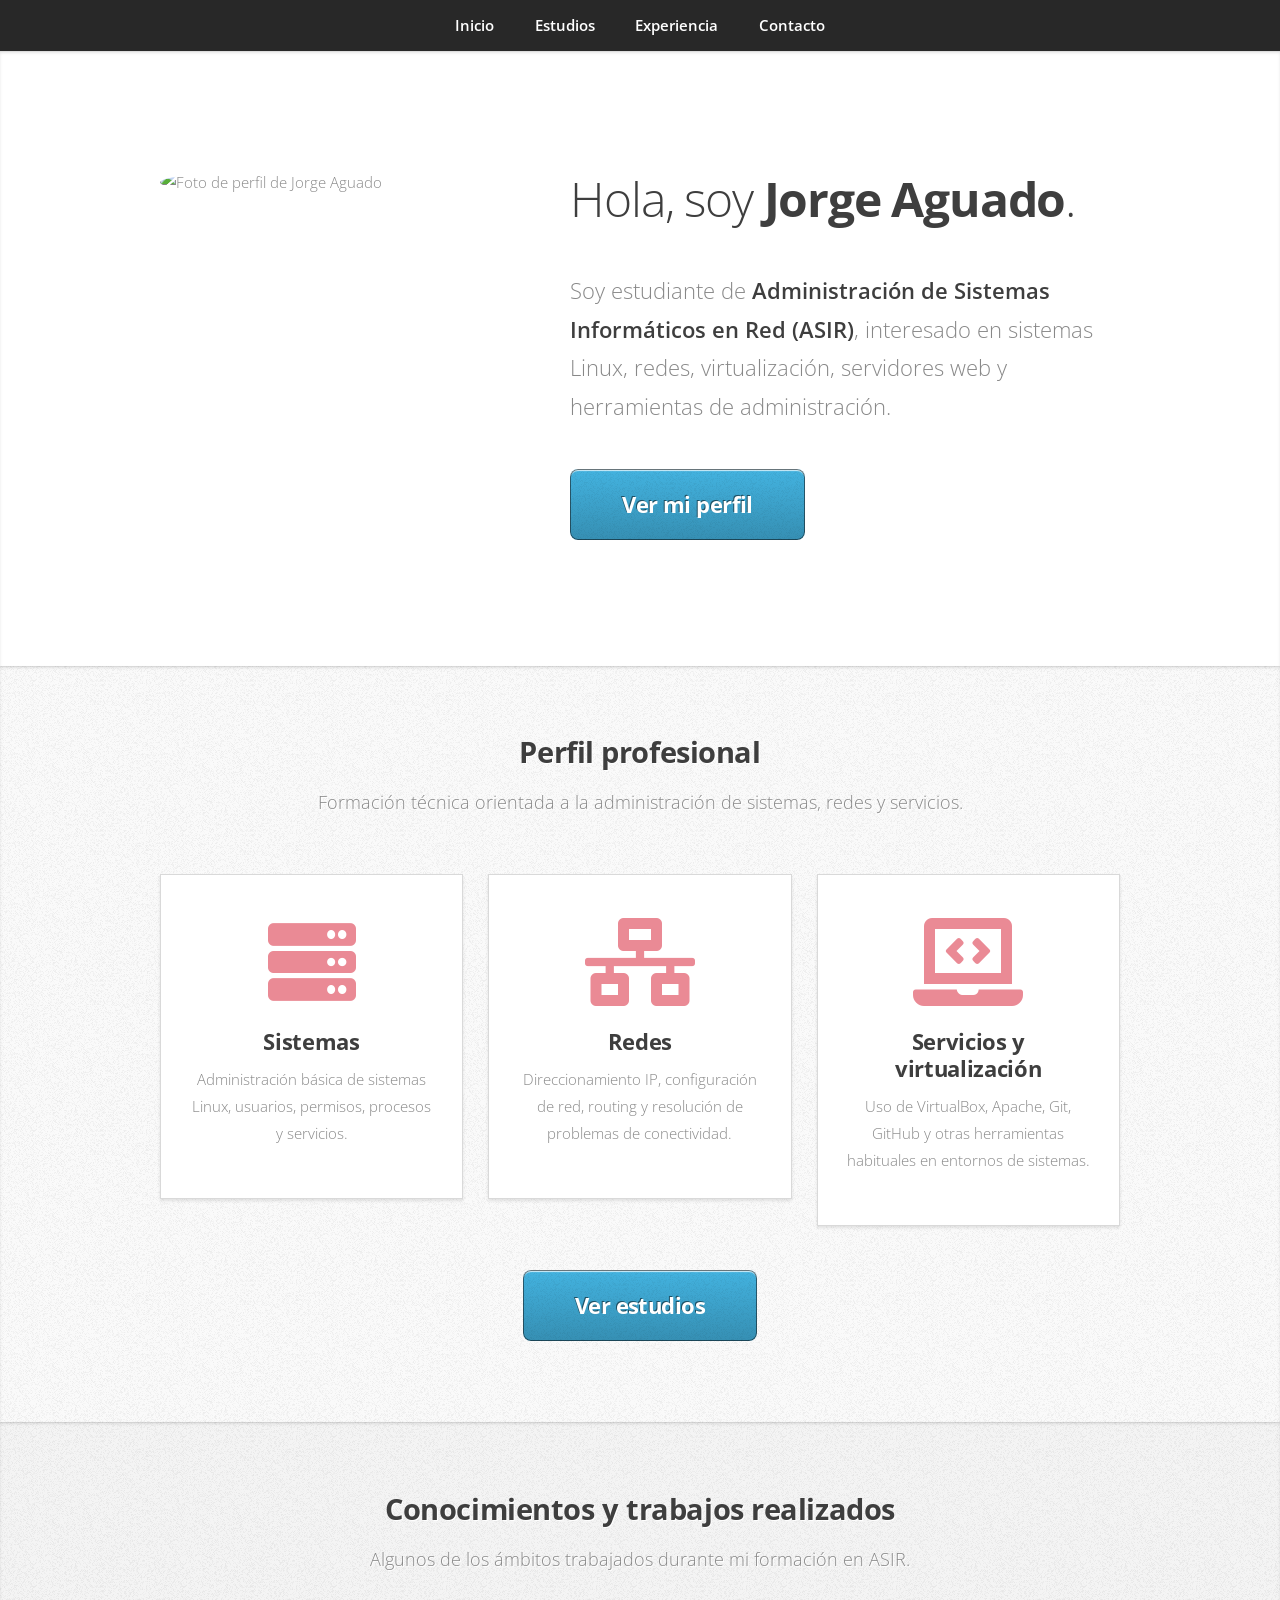
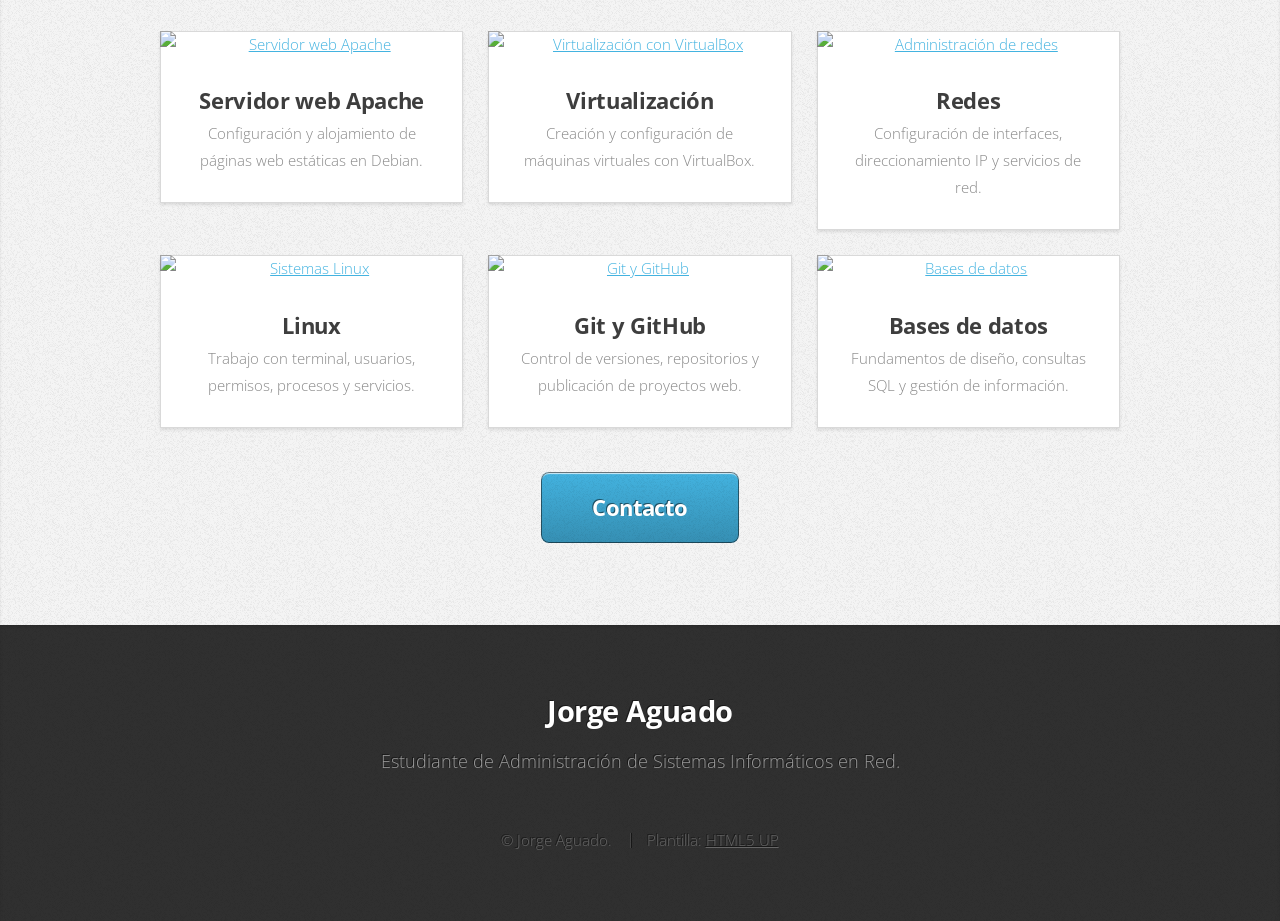
==== cv/index.html @ 25a669f3 "Add files via upload CV y portfolio" ====
<!DOCTYPE HTML>
<html lang="es">
<head>
    <title>CV - Jorge Aguado</title>
    <meta charset="utf-8" />
    <meta name="viewport" content="width=device-width, initial-scale=1, user-scalable=no" />
    <link rel="stylesheet" href="assets/css/main.css" />
</head>
<body class="is-preload">

    <!-- Nav -->
    <nav id="nav">
        <ul class="container">
            <li><a href="index.html">Inicio</a></li>
            <li><a href="estudios.html">Estudios</a></li>
            <li><a href="experiencia.html">Experiencia</a></li>
            <li><a href="contacto.html">Contacto</a></li>
        </ul>
    </nav>

    <!-- Home -->
    <article id="top" class="wrapper style1">
        <div class="container">
            <div class="row">
                <div class="col-4 col-5-large col-12-medium">
                    <span class="image fit"><img src="images/pic00.jpg" alt="Foto de perfil de Jorge Aguado" /></span>
                </div>
                <div class="col-8 col-7-large col-12-medium">
                    <header>
                        <h1>Hola, soy <strong>Jorge Aguado</strong>.</h1>
                    </header>
                    <p>Soy estudiante de <strong>Administración de Sistemas Informáticos en Red (ASIR)</strong>, interesado en sistemas Linux, redes, virtualización, servidores web y herramientas de administración.</p>
                    <a href="#perfil" class="button large scrolly">Ver mi perfil</a>
                </div>
            </div>
        </div>
    </article>

    <!-- Perfil -->
    <article id="perfil" class="wrapper style2">
        <div class="container">
            <header>
                <h2>Perfil profesional</h2>
                <p>Formación técnica orientada a la administración de sistemas, redes y servicios.</p>
            </header>
            <div class="row aln-center">
                <div class="col-4 col-6-medium col-12-small">
                    <section class="box style1">
                        <span class="icon solid featured fa-server"></span>
                        <h3>Sistemas</h3>
                        <p>Administración básica de sistemas Linux, usuarios, permisos, procesos y servicios.</p>
                    </section>
                </div>
                <div class="col-4 col-6-medium col-12-small">
                    <section class="box style1">
                        <span class="icon solid featured fa-network-wired"></span>
                        <h3>Redes</h3>
                        <p>Direccionamiento IP, configuración de red, routing y resolución de problemas de conectividad.</p>
                    </section>
                </div>
                <div class="col-4 col-6-medium col-12-small">
                    <section class="box style1">
                        <span class="icon solid featured fa-laptop-code"></span>
                        <h3>Servicios y virtualización</h3>
                        <p>Uso de VirtualBox, Apache, Git, GitHub y otras herramientas habituales en entornos de sistemas.</p>
                    </section>
                </div>
            </div>
            <footer>
                <a href="estudios.html" class="button large">Ver estudios</a>
            </footer>
        </div>
    </article>

    <!-- Conocimientos / proyectos -->
    <article id="conocimientos" class="wrapper style3">
        <div class="container">
            <header>
                <h2>Conocimientos y trabajos realizados</h2>
                <p>Algunos de los ámbitos trabajados durante mi formación en ASIR.</p>
            </header>
            <div class="row">
                <div class="col-4 col-6-medium col-12-small">
                    <article class="box style2">
                        <a href="experiencia.html" class="image featured"><img src="images/pic01.jpg" alt="Servidor web Apache" /></a>
                        <h3><a href="experiencia.html">Servidor web Apache</a></h3>
                        <p>Configuración y alojamiento de páginas web estáticas en Debian.</p>
                    </article>
                </div>
                <div class="col-4 col-6-medium col-12-small">
                    <article class="box style2">
                        <a href="experiencia.html" class="image featured"><img src="images/pic02.jpg" alt="Virtualización con VirtualBox" /></a>
                        <h3><a href="experiencia.html">Virtualización</a></h3>
                        <p>Creación y configuración de máquinas virtuales con VirtualBox.</p>
                    </article>
                </div>
                <div class="col-4 col-6-medium col-12-small">
                    <article class="box style2">
                        <a href="experiencia.html" class="image featured"><img src="images/pic03.jpg" alt="Administración de redes" /></a>
                        <h3><a href="experiencia.html">Redes</a></h3>
                        <p>Configuración de interfaces, direccionamiento IP y servicios de red.</p>
                    </article>
                </div>
                <div class="col-4 col-6-medium col-12-small">
                    <article class="box style2">
                        <a href="experiencia.html" class="image featured"><img src="images/pic04.jpg" alt="Sistemas Linux" /></a>
                        <h3><a href="experiencia.html">Linux</a></h3>
                        <p>Trabajo con terminal, usuarios, permisos, procesos y servicios.</p>
                    </article>
                </div>
                <div class="col-4 col-6-medium col-12-small">
                    <article class="box style2">
                        <a href="experiencia.html" class="image featured"><img src="images/pic05.jpg" alt="Git y GitHub" /></a>
                        <h3><a href="experiencia.html">Git y GitHub</a></h3>
                        <p>Control de versiones, repositorios y publicación de proyectos web.</p>
                    </article>
                </div>
                <div class="col-4 col-6-medium col-12-small">
                    <article class="box style2">
                        <a href="experiencia.html" class="image featured"><img src="images/pic06.jpg" alt="Bases de datos" /></a>
                        <h3><a href="experiencia.html">Bases de datos</a></h3>
                        <p>Fundamentos de diseño, consultas SQL y gestión de información.</p>
                    </article>
                </div>
            </div>
            <footer>
                <a href="contacto.html" class="button large">Contacto</a>
            </footer>
        </div>
    </article>

    <!-- Footer -->
    <article id="footer" class="wrapper style4">
        <div class="container medium">
            <header>
                <h2>Jorge Aguado</h2>
                <p>Estudiante de Administración de Sistemas Informáticos en Red.</p>
            </header>
            <footer>
                <ul id="copyright">
                    <li>&copy; Jorge Aguado.</li>
                    <li>Plantilla: <a href="https://html5up.net">HTML5 UP</a></li>
                </ul>
            </footer>
        </div>
    </article>

    <!-- Scripts -->
    <script src="assets/js/jquery.min.js"></script>
    <script src="assets/js/jquery.scrolly.min.js"></script>
    <script src="assets/js/browser.min.js"></script>
    <script src="assets/js/breakpoints.min.js"></script>
    <script src="assets/js/util.js"></script>
    <script src="assets/js/main.js"></script>

</body>
</html>
---- cv/assets/css/main.css ----
@import url("https://fonts.googleapis.com/css?family=Open+Sans:300,300italic,600,600italic,700");
@import url("fontawesome-all.min.css");

/*
	Miniport by HTML5 UP
	html5up.net | @ajlkn
	Free for personal and commercial use under the CCA 3.0 license (html5up.net/license)
*/

html, body, div, span, applet, object,
iframe, h1, h2, h3, h4, h5, h6, p, blockquote,
pre, a, abbr, acronym, address, big, cite,
code, del, dfn, em, img, ins, kbd, q, s, samp,
small, strike, strong, sub, sup, tt, var, b,
u, i, center, dl, dt, dd, ol, ul, li, fieldset,
form, label, legend, table, caption, tbody,
tfoot, thead, tr, th, td, article, aside,
canvas, details, embed, figure, figcaption,
footer, header, hgroup, menu, nav, output, ruby,
section, summary, time, mark, audio, video {
	margin: 0;
	padding: 0;
	border: 0;
	font-size: 100%;
	font: inherit;
	vertical-align: baseline;}

article, aside, details, figcaption, figure,
footer, header, hgroup, menu, nav, section {
	display: block;}

body {
	line-height: 1;
}

ol, ul {
	list-style: none;
}

blockquote, q {
	quotes: none;
}

	blockquote:before, blockquote:after, q:before, q:after {
		content: '';
		content: none;
	}

table {
	border-collapse: collapse;
	border-spacing: 0;
}

body {
	-webkit-text-size-adjust: none;
}

mark {
	background-color: transparent;
	color: inherit;
}

input::-moz-focus-inner {
	border: 0;
	padding: 0;
}

input, select, textarea {
	-moz-appearance: none;
	-webkit-appearance: none;
	-ms-appearance: none;
	appearance: none;
}

/* Basic */

	html {
		box-sizing: border-box;
	}

	*, *:before, *:after {
		box-sizing: inherit;
	}

	body {
		padding-top: 3.5em;
	}

		body.is-preload *, body.is-preload *:before, body.is-preload *:after {
			-moz-animation: none !important;
			-webkit-animation: none !important;
			-ms-animation: none !important;
			animation: none !important;
			-moz-transition: none !important;
			-webkit-transition: none !important;
			-ms-transition: none !important;
			transition: none !important;
		}

	body, input, textarea, select {
		font-family: 'Open Sans', sans-serif;
		line-height: 1.85em;
		color: #888;
		font-weight: 300;
		font-size: 13pt;
	}

	a {
		-moz-transition: color .2s ease-in-out;
		-webkit-transition: color .2s ease-in-out;
		-ms-transition: color .2s ease-in-out;
		transition: color .2s ease-in-out;
		color: #43B3E0;
		text-decoration: underline;
	}

		a:hover {
			color: #43bff0 !important;
		}

		a img {
			border: 0;
		}

	b, strong {
		font-weight: 600;
		color: #3e3e3e;
	}

	i, em {
		font-style: italic;
	}

	sub {
		position: relative;
		top: 0.5em;
		font-size: 0.8em;
	}

	sup {
		position: relative;
		top: -0.5em;
		font-size: 0.8em;
	}

	blockquote {
		border-left: solid 0.75em #eee;
		padding: 1em 0 1em 1.5em;
		font-style: italic;
	}

	h1, h2, h3, h4, h5, h6 {
		color: #3e3e3e;
		margin: 0 0 0.75em 0;
	}

	h1 a, h2 a, h3 a, h4 a, h5 a, h6 a {
		text-decoration: none;
		color: inherit;
	}

	h2, h3, h4, h5, h6 {
		font-weight: 700;
	}

	h1 {
		font-size: 3.25em;
		letter-spacing: -0.025em;
		font-weight: 300;
	}

		h1 strong {
			font-weight: 700;
		}

	h2 {
		font-size: 2em;
		letter-spacing: -0.015em;
	}

	h3 {
		font-size: 1.5em;
		letter-spacing: -0.015em;
	}

	em, i {
		font-style: italic;
	}

	br.clear {
		clear: both;
	}

	hr {
		border: 0;
		border-top: solid 1px #444;
		border-top-color: rgba(0, 0, 0, 0.35);
		box-shadow: 0px 1px 0px 0px rgba(255, 255, 255, 0.1);
		height: 1px;
		margin: 3em 0;
	}

	p, ul, ol, dl, table {
		margin-bottom: 2em;
	}

	header {
		margin: 0 0 3em 0;
	}

		header > p {
			font-size: 1.25em;
			margin: 0;
		}

	footer {
		margin: 3em 0 0 0;
	}

		footer > p {
			font-size: 1.25em;
		}

/* Container */

	.container {
		margin: 0 auto;
		max-width: calc(100% - 50px);
		width: 1200px;
	}

		.container.medium {
			width: 900px;
		}

		@media screen and (max-width: 1680px) {

			.container {
				width: 1200px;
			}

				.container.medium {
					width: 900px;
				}

		}

		@media screen and (max-width: 1280px) {

			.container {
				width: 960px;
			}

				.container.medium {
					width: 720px;
				}

		}

		@media screen and (max-width: 980px) {

			.container {
				width: 100%;
			}

				.container.medium {
					width: 75%;
				}

		}

		@media screen and (max-width: 736px) {

			.container {
				width: 100%;
				max-width: calc(100% - 30px);
			}

				.container.medium {
					width: 100%;
				}

		}

/* Row */

	.row {
		display: flex;
		flex-wrap: wrap;
		box-sizing: border-box;
		align-items: stretch;
	}

		.row > * {
			box-sizing: border-box;
		}

		.row.gtr-uniform > * > :last-child {
			margin-bottom: 0;
		}

		.row.aln-left {
			justify-content: flex-start;
		}

		.row.aln-center {
			justify-content: center;
		}

		.row.aln-right {
			justify-content: flex-end;
		}

		.row.aln-top {
			align-items: flex-start;
		}

		.row.aln-middle {
			align-items: center;
		}

		.row.aln-bottom {
			align-items: flex-end;
		}

		.row > .imp {
			order: -1;
		}

		.row > .col-1 {
			width: 8.33333%;
		}

		.row > .off-1 {
			margin-left: 8.33333%;
		}

		.row > .col-2 {
			width: 16.66667%;
		}

		.row > .off-2 {
			margin-left: 16.66667%;
		}

		.row > .col-3 {
			width: 25%;
		}

		.row > .off-3 {
			margin-left: 25%;
		}

		.row > .col-4 {
			width: 33.33333%;
		}

		.row > .off-4 {
			margin-left: 33.33333%;
		}

		.row > .col-5 {
			width: 41.66667%;
		}

		.row > .off-5 {
			margin-left: 41.66667%;
		}

		.row > .col-6 {
			width: 50%;
		}

		.row > .off-6 {
			margin-left: 50%;
		}

		.row > .col-7 {
			width: 58.33333%;
		}

		.row > .off-7 {
			margin-left: 58.33333%;
		}

		.row > .col-8 {
			width: 66.66667%;
		}

		.row > .off-8 {
			margin-left: 66.66667%;
		}

		.row > .col-9 {
			width: 75%;
		}

		.row > .off-9 {
			margin-left: 75%;
		}

		.row > .col-10 {
			width: 83.33333%;
		}

		.row > .off-10 {
			margin-left: 83.33333%;
		}

		.row > .col-11 {
			width: 91.66667%;
		}

		.row > .off-11 {
			margin-left: 91.66667%;
		}

		.row > .col-12 {
			width: 100%;
		}

		.row > .off-12 {
			margin-left: 100%;
		}

		.row.gtr-0 {
			margin-top: 0px;
			margin-left: 0px;
		}

			.row.gtr-0 > * {
				padding: 0px 0 0 0px;
			}

			.row.gtr-0.gtr-uniform {
				margin-top: 0px;
			}

				.row.gtr-0.gtr-uniform > * {
					padding-top: 0px;
				}

		.row.gtr-25 {
			margin-top: -6.25px;
			margin-left: -6.25px;
		}

			.row.gtr-25 > * {
				padding: 6.25px 0 0 6.25px;
			}

			.row.gtr-25.gtr-uniform {
				margin-top: -6.25px;
			}

				.row.gtr-25.gtr-uniform > * {
					padding-top: 6.25px;
				}

		.row.gtr-50 {
			margin-top: -12.5px;
			margin-left: -12.5px;
		}

			.row.gtr-50 > * {
				padding: 12.5px 0 0 12.5px;
			}

			.row.gtr-50.gtr-uniform {
				margin-top: -12.5px;
			}

				.row.gtr-50.gtr-uniform > * {
					padding-top: 12.5px;
				}

		.row {
			margin-top: -25px;
			margin-left: -25px;
		}

			.row > * {
				padding: 25px 0 0 25px;
			}

			.row.gtr-uniform {
				margin-top: -25px;
			}

				.row.gtr-uniform > * {
					padding-top: 25px;
				}

		.row.gtr-150 {
			margin-top: -37.5px;
			margin-left: -37.5px;
		}

			.row.gtr-150 > * {
				padding: 37.5px 0 0 37.5px;
			}

			.row.gtr-150.gtr-uniform {
				margin-top: -37.5px;
			}

				.row.gtr-150.gtr-uniform > * {
					padding-top: 37.5px;
				}

		.row.gtr-200 {
			margin-top: -50px;
			margin-left: -50px;
		}

			.row.gtr-200 > * {
				padding: 50px 0 0 50px;
			}

			.row.gtr-200.gtr-uniform {
				margin-top: -50px;
			}

				.row.gtr-200.gtr-uniform > * {
					padding-top: 50px;
				}

		@media screen and (max-width: 1680px) {

			.row {
				display: flex;
				flex-wrap: wrap;
				box-sizing: border-box;
				align-items: stretch;
			}

				.row > * {
					box-sizing: border-box;
				}

				.row.gtr-uniform > * > :last-child {
					margin-bottom: 0;
				}

				.row.aln-left {
					justify-content: flex-start;
				}

				.row.aln-center {
					justify-content: center;
				}

				.row.aln-right {
					justify-content: flex-end;
				}

				.row.aln-top {
					align-items: flex-start;
				}

				.row.aln-middle {
					align-items: center;
				}

				.row.aln-bottom {
					align-items: flex-end;
				}

				.row > .imp-xlarge {
					order: -1;
				}

				.row > .col-1-xlarge {
					width: 8.33333%;
				}

				.row > .off-1-xlarge {
					margin-left: 8.33333%;
				}

				.row > .col-2-xlarge {
					width: 16.66667%;
				}

				.row > .off-2-xlarge {
					margin-left: 16.66667%;
				}

				.row > .col-3-xlarge {
					width: 25%;
				}

				.row > .off-3-xlarge {
					margin-left: 25%;
				}

				.row > .col-4-xlarge {
					width: 33.33333%;
				}

				.row > .off-4-xlarge {
					margin-left: 33.33333%;
				}

				.row > .col-5-xlarge {
					width: 41.66667%;
				}

				.row > .off-5-xlarge {
					margin-left: 41.66667%;
				}

				.row > .col-6-xlarge {
					width: 50%;
				}

				.row > .off-6-xlarge {
					margin-left: 50%;
				}

				.row > .col-7-xlarge {
					width: 58.33333%;
				}

				.row > .off-7-xlarge {
					margin-left: 58.33333%;
				}

				.row > .col-8-xlarge {
					width: 66.66667%;
				}

				.row > .off-8-xlarge {
					margin-left: 66.66667%;
				}

				.row > .col-9-xlarge {
					width: 75%;
				}

				.row > .off-9-xlarge {
					margin-left: 75%;
				}

				.row > .col-10-xlarge {
					width: 83.33333%;
				}

				.row > .off-10-xlarge {
					margin-left: 83.33333%;
				}

				.row > .col-11-xlarge {
					width: 91.66667%;
				}

				.row > .off-11-xlarge {
					margin-left: 91.66667%;
				}

				.row > .col-12-xlarge {
					width: 100%;
				}

				.row > .off-12-xlarge {
					margin-left: 100%;
				}

				.row.gtr-0 {
					margin-top: 0px;
					margin-left: 0px;
				}

					.row.gtr-0 > * {
						padding: 0px 0 0 0px;
					}

					.row.gtr-0.gtr-uniform {
						margin-top: 0px;
					}

						.row.gtr-0.gtr-uniform > * {
							padding-top: 0px;
						}

				.row.gtr-25 {
					margin-top: -6.25px;
					margin-left: -6.25px;
				}

					.row.gtr-25 > * {
						padding: 6.25px 0 0 6.25px;
					}

					.row.gtr-25.gtr-uniform {
						margin-top: -6.25px;
					}

						.row.gtr-25.gtr-uniform > * {
							padding-top: 6.25px;
						}

				.row.gtr-50 {
					margin-top: -12.5px;
					margin-left: -12.5px;
				}

					.row.gtr-50 > * {
						padding: 12.5px 0 0 12.5px;
					}

					.row.gtr-50.gtr-uniform {
						margin-top: -12.5px;
					}

						.row.gtr-50.gtr-uniform > * {
							padding-top: 12.5px;
						}

				.row {
					margin-top: -25px;
					margin-left: -25px;
				}

					.row > * {
						padding: 25px 0 0 25px;
					}

					.row.gtr-uniform {
						margin-top: -25px;
					}

						.row.gtr-uniform > * {
							padding-top: 25px;
						}

				.row.gtr-150 {
					margin-top: -37.5px;
					margin-left: -37.5px;
				}

					.row.gtr-150 > * {
						padding: 37.5px 0 0 37.5px;
					}

					.row.gtr-150.gtr-uniform {
						margin-top: -37.5px;
					}

						.row.gtr-150.gtr-uniform > * {
							padding-top: 37.5px;
						}

				.row.gtr-200 {
					margin-top: -50px;
					margin-left: -50px;
				}

					.row.gtr-200 > * {
						padding: 50px 0 0 50px;
					}

					.row.gtr-200.gtr-uniform {
						margin-top: -50px;
					}

						.row.gtr-200.gtr-uniform > * {
							padding-top: 50px;
						}

		}

		@media screen and (max-width: 1280px) {

			.row {
				display: flex;
				flex-wrap: wrap;
				box-sizing: border-box;
				align-items: stretch;
			}

				.row > * {
					box-sizing: border-box;
				}

				.row.gtr-uniform > * > :last-child {
					margin-bottom: 0;
				}

				.row.aln-left {
					justify-content: flex-start;
				}

				.row.aln-center {
					justify-content: center;
				}

				.row.aln-right {
					justify-content: flex-end;
				}

				.row.aln-top {
					align-items: flex-start;
				}

				.row.aln-middle {
					align-items: center;
				}

				.row.aln-bottom {
					align-items: flex-end;
				}

				.row > .imp-large {
					order: -1;
				}

				.row > .col-1-large {
					width: 8.33333%;
				}

				.row > .off-1-large {
					margin-left: 8.33333%;
				}

				.row > .col-2-large {
					width: 16.66667%;
				}

				.row > .off-2-large {
					margin-left: 16.66667%;
				}

				.row > .col-3-large {
					width: 25%;
				}

				.row > .off-3-large {
					margin-left: 25%;
				}

				.row > .col-4-large {
					width: 33.33333%;
				}

				.row > .off-4-large {
					margin-left: 33.33333%;
				}

				.row > .col-5-large {
					width: 41.66667%;
				}

				.row > .off-5-large {
					margin-left: 41.66667%;
				}

				.row > .col-6-large {
					width: 50%;
				}

				.row > .off-6-large {
					margin-left: 50%;
				}

				.row > .col-7-large {
					width: 58.33333%;
				}

				.row > .off-7-large {
					margin-left: 58.33333%;
				}

				.row > .col-8-large {
					width: 66.66667%;
				}

				.row > .off-8-large {
					margin-left: 66.66667%;
				}

				.row > .col-9-large {
					width: 75%;
				}

				.row > .off-9-large {
					margin-left: 75%;
				}

				.row > .col-10-large {
					width: 83.33333%;
				}

				.row > .off-10-large {
					margin-left: 83.33333%;
				}

				.row > .col-11-large {
					width: 91.66667%;
				}

				.row > .off-11-large {
					margin-left: 91.66667%;
				}

				.row > .col-12-large {
					width: 100%;
				}

				.row > .off-12-large {
					margin-left: 100%;
				}

				.row.gtr-0 {
					margin-top: 0px;
					margin-left: 0px;
				}

					.row.gtr-0 > * {
						padding: 0px 0 0 0px;
					}

					.row.gtr-0.gtr-uniform {
						margin-top: 0px;
					}

						.row.gtr-0.gtr-uniform > * {
							padding-top: 0px;
						}

				.row.gtr-25 {
					margin-top: -6.25px;
					margin-left: -6.25px;
				}

					.row.gtr-25 > * {
						padding: 6.25px 0 0 6.25px;
					}

					.row.gtr-25.gtr-uniform {
						margin-top: -6.25px;
					}

						.row.gtr-25.gtr-uniform > * {
							padding-top: 6.25px;
						}

				.row.gtr-50 {
					margin-top: -12.5px;
					margin-left: -12.5px;
				}

					.row.gtr-50 > * {
						padding: 12.5px 0 0 12.5px;
					}

					.row.gtr-50.gtr-uniform {
						margin-top: -12.5px;
					}

						.row.gtr-50.gtr-uniform > * {
							padding-top: 12.5px;
						}

				.row {
					margin-top: -25px;
					margin-left: -25px;
				}

					.row > * {
						padding: 25px 0 0 25px;
					}

					.row.gtr-uniform {
						margin-top: -25px;
					}

						.row.gtr-uniform > * {
							padding-top: 25px;
						}

				.row.gtr-150 {
					margin-top: -37.5px;
					margin-left: -37.5px;
				}

					.row.gtr-150 > * {
						padding: 37.5px 0 0 37.5px;
					}

					.row.gtr-150.gtr-uniform {
						margin-top: -37.5px;
					}

						.row.gtr-150.gtr-uniform > * {
							padding-top: 37.5px;
						}

				.row.gtr-200 {
					margin-top: -50px;
					margin-left: -50px;
				}

					.row.gtr-200 > * {
						padding: 50px 0 0 50px;
					}

					.row.gtr-200.gtr-uniform {
						margin-top: -50px;
					}

						.row.gtr-200.gtr-uniform > * {
							padding-top: 50px;
						}

		}

		@media screen and (max-width: 980px) {

			.row {
				display: flex;
				flex-wrap: wrap;
				box-sizing: border-box;
				align-items: stretch;
			}

				.row > * {
					box-sizing: border-box;
				}

				.row.gtr-uniform > * > :last-child {
					margin-bottom: 0;
				}

				.row.aln-left {
					justify-content: flex-start;
				}

				.row.aln-center {
					justify-content: center;
				}

				.row.aln-right {
					justify-content: flex-end;
				}

				.row.aln-top {
					align-items: flex-start;
				}

				.row.aln-middle {
					align-items: center;
				}

				.row.aln-bottom {
					align-items: flex-end;
				}

				.row > .imp-medium {
					order: -1;
				}

				.row > .col-1-medium {
					width: 8.33333%;
				}

				.row > .off-1-medium {
					margin-left: 8.33333%;
				}

				.row > .col-2-medium {
					width: 16.66667%;
				}

				.row > .off-2-medium {
					margin-left: 16.66667%;
				}

				.row > .col-3-medium {
					width: 25%;
				}

				.row > .off-3-medium {
					margin-left: 25%;
				}

				.row > .col-4-medium {
					width: 33.33333%;
				}

				.row > .off-4-medium {
					margin-left: 33.33333%;
				}

				.row > .col-5-medium {
					width: 41.66667%;
				}

				.row > .off-5-medium {
					margin-left: 41.66667%;
				}

				.row > .col-6-medium {
					width: 50%;
				}

				.row > .off-6-medium {
					margin-left: 50%;
				}

				.row > .col-7-medium {
					width: 58.33333%;
				}

				.row > .off-7-medium {
					margin-left: 58.33333%;
				}

				.row > .col-8-medium {
					width: 66.66667%;
				}

				.row > .off-8-medium {
					margin-left: 66.66667%;
				}

				.row > .col-9-medium {
					width: 75%;
				}

				.row > .off-9-medium {
					margin-left: 75%;
				}

				.row > .col-10-medium {
					width: 83.33333%;
				}

				.row > .off-10-medium {
					margin-left: 83.33333%;
				}

				.row > .col-11-medium {
					width: 91.66667%;
				}

				.row > .off-11-medium {
					margin-left: 91.66667%;
				}

				.row > .col-12-medium {
					width: 100%;
				}

				.row > .off-12-medium {
					margin-left: 100%;
				}

				.row.gtr-0 {
					margin-top: 0px;
					margin-left: 0px;
				}

					.row.gtr-0 > * {
						padding: 0px 0 0 0px;
					}

					.row.gtr-0.gtr-uniform {
						margin-top: 0px;
					}

						.row.gtr-0.gtr-uniform > * {
							padding-top: 0px;
						}

				.row.gtr-25 {
					margin-top: -6.25px;
					margin-left: -6.25px;
				}

					.row.gtr-25 > * {
						padding: 6.25px 0 0 6.25px;
					}

					.row.gtr-25.gtr-uniform {
						margin-top: -6.25px;
					}

						.row.gtr-25.gtr-uniform > * {
							padding-top: 6.25px;
						}

				.row.gtr-50 {
					margin-top: -12.5px;
					margin-left: -12.5px;
				}

					.row.gtr-50 > * {
						padding: 12.5px 0 0 12.5px;
					}

					.row.gtr-50.gtr-uniform {
						margin-top: -12.5px;
					}

						.row.gtr-50.gtr-uniform > * {
							padding-top: 12.5px;
						}

				.row {
					margin-top: -25px;
					margin-left: -25px;
				}

					.row > * {
						padding: 25px 0 0 25px;
					}

					.row.gtr-uniform {
						margin-top: -25px;
					}

						.row.gtr-uniform > * {
							padding-top: 25px;
						}

				.row.gtr-150 {
					margin-top: -37.5px;
					margin-left: -37.5px;
				}

					.row.gtr-150 > * {
						padding: 37.5px 0 0 37.5px;
					}

					.row.gtr-150.gtr-uniform {
						margin-top: -37.5px;
					}

						.row.gtr-150.gtr-uniform > * {
							padding-top: 37.5px;
						}

				.row.gtr-200 {
					margin-top: -50px;
					margin-left: -50px;
				}

					.row.gtr-200 > * {
						padding: 50px 0 0 50px;
					}

					.row.gtr-200.gtr-uniform {
						margin-top: -50px;
					}

						.row.gtr-200.gtr-uniform > * {
							padding-top: 50px;
						}

		}

		@media screen and (max-width: 736px) {

			.row {
				display: flex;
				flex-wrap: wrap;
				box-sizing: border-box;
				align-items: stretch;
			}

				.row > * {
					box-sizing: border-box;
				}

				.row.gtr-uniform > * > :last-child {
					margin-bottom: 0;
				}

				.row.aln-left {
					justify-content: flex-start;
				}

				.row.aln-center {
					justify-content: center;
				}

				.row.aln-right {
					justify-content: flex-end;
				}

				.row.aln-top {
					align-items: flex-start;
				}

				.row.aln-middle {
					align-items: center;
				}

				.row.aln-bottom {
					align-items: flex-end;
				}

				.row > .imp-small {
					order: -1;
				}

				.row > .col-1-small {
					width: 8.33333%;
				}

				.row > .off-1-small {
					margin-left: 8.33333%;
				}

				.row > .col-2-small {
					width: 16.66667%;
				}

				.row > .off-2-small {
					margin-left: 16.66667%;
				}

				.row > .col-3-small {
					width: 25%;
				}

				.row > .off-3-small {
					margin-left: 25%;
				}

				.row > .col-4-small {
					width: 33.33333%;
				}

				.row > .off-4-small {
					margin-left: 33.33333%;
				}

				.row > .col-5-small {
					width: 41.66667%;
				}

				.row > .off-5-small {
					margin-left: 41.66667%;
				}

				.row > .col-6-small {
					width: 50%;
				}

				.row > .off-6-small {
					margin-left: 50%;
				}

				.row > .col-7-small {
					width: 58.33333%;
				}

				.row > .off-7-small {
					margin-left: 58.33333%;
				}

				.row > .col-8-small {
					width: 66.66667%;
				}

				.row > .off-8-small {
					margin-left: 66.66667%;
				}

				.row > .col-9-small {
					width: 75%;
				}

				.row > .off-9-small {
					margin-left: 75%;
				}

				.row > .col-10-small {
					width: 83.33333%;
				}

				.row > .off-10-small {
					margin-left: 83.33333%;
				}

				.row > .col-11-small {
					width: 91.66667%;
				}

				.row > .off-11-small {
					margin-left: 91.66667%;
				}

				.row > .col-12-small {
					width: 100%;
				}

				.row > .off-12-small {
					margin-left: 100%;
				}

				.row.gtr-0 {
					margin-top: 0px;
					margin-left: 0px;
				}

					.row.gtr-0 > * {
						padding: 0px 0 0 0px;
					}

					.row.gtr-0.gtr-uniform {
						margin-top: 0px;
					}

						.row.gtr-0.gtr-uniform > * {
							padding-top: 0px;
						}

				.row.gtr-25 {
					margin-top: -3.75px;
					margin-left: -3.75px;
				}

					.row.gtr-25 > * {
						padding: 3.75px 0 0 3.75px;
					}

					.row.gtr-25.gtr-uniform {
						margin-top: -3.75px;
					}

						.row.gtr-25.gtr-uniform > * {
							padding-top: 3.75px;
						}

				.row.gtr-50 {
					margin-top: -7.5px;
					margin-left: -7.5px;
				}

					.row.gtr-50 > * {
						padding: 7.5px 0 0 7.5px;
					}

					.row.gtr-50.gtr-uniform {
						margin-top: -7.5px;
					}

						.row.gtr-50.gtr-uniform > * {
							padding-top: 7.5px;
						}

				.row {
					margin-top: -15px;
					margin-left: -15px;
				}

					.row > * {
						padding: 15px 0 0 15px;
					}

					.row.gtr-uniform {
						margin-top: -15px;
					}

						.row.gtr-uniform > * {
							padding-top: 15px;
						}

				.row.gtr-150 {
					margin-top: -22.5px;
					margin-left: -22.5px;
				}

					.row.gtr-150 > * {
						padding: 22.5px 0 0 22.5px;
					}

					.row.gtr-150.gtr-uniform {
						margin-top: -22.5px;
					}

						.row.gtr-150.gtr-uniform > * {
							padding-top: 22.5px;
						}

				.row.gtr-200 {
					margin-top: -30px;
					margin-left: -30px;
				}

					.row.gtr-200 > * {
						padding: 30px 0 0 30px;
					}

					.row.gtr-200.gtr-uniform {
						margin-top: -30px;
					}

						.row.gtr-200.gtr-uniform > * {
							padding-top: 30px;
						}

		}

/* Form */

	form label {
		color: #3e3e3e;
		font-weight: 700;
		display: block;
		margin: 0 0 0.5em 0;
	}

	form input[type=text],
	form input[type=email],
	form input[type=password],
	form select,
	form textarea {
		-moz-transition: background .2s ease-in-out, box-shadow .2s ease-in-out;
		-webkit-transition: background .2s ease-in-out, box-shadow .2s ease-in-out;
		-ms-transition: background .2s ease-in-out, box-shadow .2s ease-in-out;
		transition: background .2s ease-in-out, box-shadow .2s ease-in-out;
		-webkit-appearance: none;
		display: block;
		border: 0;
		padding: 0.75em;
		font-size: 1em;
		border-radius: 8px;
		border: solid 1px #ddd;
		background: #fff;
		color: #bbb;
		box-shadow: inset 0px 2px 3px 1px rgba(0, 0, 0, 0.05), 0px 1px 0px 0px rgba(255, 255, 255, 0.025);
		width: 100%;
	}

		form input[type=text]:focus,
		form input[type=email]:focus,
		form input[type=password]:focus,
		form select:focus,
		form textarea:focus {
			background: #fafafa;
			box-shadow: inset 0px 2px 5px 0px rgba(0, 0, 0, 0.05), 0px 1px 0px 0px rgba(255, 255, 255, 0.025), inset 0px 0px 2px 1px #43bff0;
		}

	form textarea {
		height: 15em;
	}

	form .actions:last-child {
		margin-bottom: 0;
	}

	form ::-webkit-input-placeholder {
		color: #555 !important;
	}

	form :-moz-placeholder {
		color: #555 !important;
	}

	form ::-moz-placeholder {
		color: #555 !important;
	}

	form :-ms-input-placeholder {
		color: #555 !important;
	}

	form ::-moz-focus-inner {
		border: 0;
	}

/* Tables */

	table {
		width: 100%;
	}

		table.default {
			width: 100%;
		}

			table.default tr {
				border-top: solid 1px #eee;
			}

				table.default tr:first-child {
					border-top: 0;
				}

			table.default td {
				padding: 0.5em 1em 0.5em 1em;
			}

			table.default th {
				text-align: left;
				padding: 0.5em 1em 0.5em 1em;
				font-weight: 600;
				margin: 0 0 1em 0;
			}

			table.default thead {
				background: #4f4f4f;
				color: #fff;
			}

/* Section/Article */

	section, article {
		margin-bottom: 3em;
	}

	section > :last-child,
	article > :last-child,
	section:last-child,
	article:last-child {
		margin-bottom: 0;
	}

/* Image */

	.image {
		display: inline-block;
		position: relative;
	}

		.image img {
			display: block;
			width: 100%;
		}

		.image.fit {
			display: block;
			width: 100%;
		}

		.image.featured {
			display: block;
			width: 100%;
			margin: 0 0 2em 0;
		}

		.image.left {
			float: left;
			margin: 0 2em 2em 0;
		}

		.image.centered {
			display: block;
			margin: 0 0 2em 0;
		}

			.image.centered img {
				margin: 0 auto;
				width: auto;
			}

/* Button */

	input[type="button"],
	input[type="submit"],
	input[type="reset"],
	button,
	.button {
		background-image: url("images/bg.png"), -moz-linear-gradient(top, rgba(0, 0, 0, 0), rgba(0, 0, 0, 0.2));
		background-image: url("images/bg.png"), -webkit-linear-gradient(top, rgba(0, 0, 0, 0), rgba(0, 0, 0, 0.2));
		background-image: url("images/bg.png"), -ms-linear-gradient(top, rgba(0, 0, 0, 0), rgba(0, 0, 0, 0.2));
		background-image: url("images/bg.png"), linear-gradient(top, rgba(0, 0, 0, 0), rgba(0, 0, 0, 0.2));
		-moz-transition: background-color .2s ease-in-out;
		-webkit-transition: background-color .2s ease-in-out;
		-ms-transition: background-color .2s ease-in-out;
		transition: background-color .2s ease-in-out;
		-webkit-appearance: none;
		position: relative;
		display: inline-block;
		color: #fff !important;
		text-decoration: none;
		font-weight: 700;
		border: 0;
		outline: 0;
		cursor: pointer;
		border-radius: 8px;
		text-shadow: -1px -1px 0.5px rgba(0, 0, 0, 0.5);
		overflow: hidden;
		box-shadow: inset 0px 0px 0px 1px rgba(0, 0, 0, 0.5), inset 0px 2px 1px 0px rgba(255, 255, 255, 0.75);
		background-color: #43B3E0;
		padding: 1em 2.35em 1em 2.35em;
		font-size: 1.1em;
		max-width: 24em;
	}

		input[type="button"]:hover,
		input[type="submit"]:hover,
		input[type="reset"]:hover,
		button:hover,
		.button:hover {
			background-color: #43bff0;
			color: #fff !important;
		}

		input[type="button"]:active,
		input[type="submit"]:active,
		input[type="reset"]:active,
		button:active,
		.button:active {
			background-color: #3BA8D3;
			top: 1px;
		}

		input[type="button"].large,
		input[type="submit"].large,
		input[type="reset"].large,
		button.large,
		.button.large {
			font-size: 1.5em;
			letter-spacing: -0.025em;
		}

		input[type="button"].alt,
		input[type="submit"].alt,
		input[type="reset"].alt,
		button.alt,
		.button.alt {
			background-color: #444;
			box-shadow: inset 0px 0px 0px 1px #242424, inset 0px 2px 1px 0px rgba(255, 255, 255, 0.2);
		}

			input[type="button"].alt:hover,
			input[type="submit"].alt:hover,
			input[type="reset"].alt:hover,
			button.alt:hover,
			.button.alt:hover {
				background-color: #4f4f4f;
				color: #fff !important;
			}

			input[type="button"].alt:active,
			input[type="submit"].alt:active,
			input[type="reset"].alt:active,
			button.alt:active,
			.button.alt:active {
				background-color: #3f3f3f;
			}

/* List */

	ul {
		list-style: disc;
		padding-left: 1em;
	}

		ul li {
			padding-left: 0.5em;
		}

	ol {
		list-style: decimal;
		padding-left: 1.25em;
	}

		ol li {
			padding-left: 0.25em;
		}

/* Social */

	ul.social {
		cursor: default;
		margin: 0;
		list-style: none;
		padding-left: 0;
	}

		ul.social li {
			position: relative;
			display: inline-block;
			margin: 0.25em;
			top: 0;
			padding-left: 0;
		}

			ul.social li a {
				-moz-transition: top .2s ease-in-out;
				-webkit-transition: top .2s ease-in-out;
				-ms-transition: top .2s ease-in-out;
				transition: top .2s ease-in-out;
				display: block;
				width: 48px;
				height: 48px;
				border-radius: 6px;
				top: 0;
				position: relative;
			}

				ul.social li a:before {
					background-image: url("images/bg.png"), -moz-linear-gradient(top, rgba(0, 0, 0, 0), rgba(0, 0, 0, 0.2));
					background-image: url("images/bg.png"), -webkit-linear-gradient(top, rgba(0, 0, 0, 0), rgba(0, 0, 0, 0.2));
					background-image: url("images/bg.png"), -ms-linear-gradient(top, rgba(0, 0, 0, 0), rgba(0, 0, 0, 0.2));
					background-image: url("images/bg.png"), linear-gradient(top, rgba(0, 0, 0, 0), rgba(0, 0, 0, 0.2));
					-moz-transition: background-color .2s ease-in-out;
					-webkit-transition: background-color .2s ease-in-out;
					-ms-transition: background-color .2s ease-in-out;
					transition: background-color .2s ease-in-out;
					background-color: #444;
					border-radius: 6px;
					box-shadow: inset 0px 0px 0px 1px #282828, inset 0px 2px 1px 0px rgba(255, 255, 255, 0.1);
					color: #2E2E2E !important;
					display: block;
					font-size: 26px;
					height: 48px;
					line-height: 48px;
					text-align: center;
					outline: 0;
					overflow: hidden;
					text-shadow: 1px 1px 0px rgba(255, 255, 255, 0.1);
					width: 48px;
				}

				ul.social li a.fa-twitter {
					background-color: #2DAAE4;
				}

				ul.social li a.fa-facebook-f {
					background-color: #3C5A98;
				}

				ul.social li a.fa-dribbble {
					background-color: #C4376B;
				}

				ul.social li a.fa-linkedin-in {
					background-color: #006599;
				}

				ul.social li a.fa-tumblr {
					background-color: #51718A;
				}

				ul.social li a.fa-google-plus {
					background-color: #DA2713;
				}

				ul.social li a.fa-github {
					background-color: #FAFAFA;
				}

				ul.social li a.fa-rss {
					background-color: #F2600B;
				}

				ul.social li a.fa-instagram {
					background-color: #E0D7C8;
				}

				ul.social li a.fa-foursquare {
					background-color: #39A3D4;
				}

				ul.social li a.fa-skype {
					background-color: #10BEF1;
				}

				ul.social li a.fa-soundcloud {
					background-color: #FE5419;
				}

				ul.social li a.fa-youtube {
					background-color: #BF2E25;
				}

				ul.social li a.fa-blogger {
					background-color: #FF6501;
				}

				ul.social li a.fa-flickr {
					background-color: #0062DB;
				}

				ul.social li a.fa-vimeo {
					background-color: #4C8AB0;
				}

				ul.social li a:hover {
					top: -5px;
				}

					ul.social li a:hover:before {
						background-color: transparent;
					}

/* Actions */

	ul.actions {
		list-style: none;
		padding-left: 0;
	}

		ul.actions li {
			display: inline-block;
			margin: 0 0 0 1em;
			padding-left: 0;
		}

			ul.actions li:first-child {
				margin-left: 0;
			}

/* Box */

	.box {
		background: #fff;
		box-shadow: inset 0px 0px 0px 1px rgba(0, 0, 0, 0.15), 0px 2px 3px 0px rgba(0, 0, 0, 0.1);
		text-align: center;
		padding: 2em;
	}

		.box.style1 {
			padding: 3em 2em 3.5em 2em;
		}

			.box.style1 h3 {
				margin-bottom: 0.5em;
			}

		.box.style2 h3 {
			margin-bottom: 0.25em;
		}

		.box.style2 .image {
			position: relative;
			left: 2em;
			top: 2em;
			margin: -4em 0 4em -4em;
			width: auto;
		}

/* Icons */

	.icon {
		text-decoration: none;
		text-decoration: none;
	}

		.icon:before {
			-moz-osx-font-smoothing: grayscale;
			-webkit-font-smoothing: antialiased;
			display: inline-block;
			font-style: normal;
			font-variant: normal;
			text-rendering: auto;
			line-height: 1;
			text-transform: none !important;
			font-family: 'Font Awesome 5 Free';
			font-weight: 400;
		}

		.icon:before {
			font-size: 1.25em;
		}

		.icon > .label {
			display: none;
		}

		.icon.solid:before {
			font-weight: 900;
		}

		.icon.brands:before {
			font-family: 'Font Awesome 5 Brands';
		}

		.icon.featured {
			color: #EA8A95;
			display: block;
			margin: 0 0 1.5em 0;
			cursor: default;
		}

			.icon.featured:before {
				font-size: 6em;
			}

/* Wrappers */

	.wrapper {
		background-image: url("images/bg.png");
		box-shadow: inset 0px 1px 0px 0px rgba(0, 0, 0, 0.05), inset 0px 2px 3px 0px rgba(0, 0, 0, 0.1);
		padding: 8em 0 8em 0;
		text-align: center;
	}

		.wrapper.style1 {
			background-image: none;
			background-color: #fff;
		}

		.wrapper.style2 {
			background-color: #fafafa;
			text-shadow: 1px 1px 0px #fff;
		}

		.wrapper.style3 {
			background-color: #f4f4f4;
			text-shadow: 1px 1px 0px #fff;
		}

		.wrapper.style4 {
			background-color: #303030;
			color: #999;
			text-shadow: -1px -1px 0px #181818;
		}

			.wrapper.style4 h1, .wrapper.style4 h2, .wrapper.style4 h3, .wrapper.style4 h4, .wrapper.style4 h5, .wrapper.style4 h6 {
				color: #fff;
			}

			.wrapper.style4 form input[type=text],
			.wrapper.style4 form input[type=password],
			.wrapper.style4 form select,
			.wrapper.style4 form textarea {
				border: none;
				background: #282828;
			}

				.wrapper.style4 form input[type=text]:focus,
				.wrapper.style4 form input[type=password]:focus,
				.wrapper.style4 form select:focus,
				.wrapper.style4 form textarea:focus {
					background: #252525;
				}

/* Nav */

	#nav {
		background-color: #282828;
		text-align: center;
		position: fixed;
		left: 0;
		top: 0;
		width: 100%;
		z-index: 10000;
		cursor: default;
		height: 3.5em;
		line-height: 3.5em;
	}

		#nav ul {
			margin-bottom: 0;
			list-style: none;
			padding-left: 0;
		}

		#nav li {
			display: inline-block;
			padding-left: 0;
		}

		#nav a {
			-moz-transition: background-color .2s ease-in-out;
			-webkit-transition: background-color .2s ease-in-out;
			-ms-transition: background-color .2s ease-in-out;
			transition: background-color .2s ease-in-out;
			position: relative;
			display: block;
			color: #fff;
			text-decoration: none;
			outline: 0;
			font-weight: 600;
			border-radius: 8px;
			color: #fff;
			height: 2.5em;
			line-height: 2.5em;
			padding: 0 1.25em;
		}

			#nav a:hover {
				color: #fff !important;
				background: #383838;
			}

			#nav a.active {
				background: #484848;
			}

				#nav a.active:before {
					content: '';
					display: block;
					position: absolute;
					bottom: -0.6em;
					left: 50%;
					margin-left: -0.75em;
					border-left: solid 0.75em transparent;
					border-right: solid 0.75em transparent;
					border-top: solid 0.6em #282828;
				}

/* Articles */

	body > article {
		margin-bottom: 0;
	}

	#top {
		padding: 10em 0 10em 0;
		text-align: left;
	}

		#top .image {
			border-radius: 100%;
			width: 20em;
			height: 20em;
			margin: 0;
		}

			#top .image img {
				border-radius: 100%;
			}

		#top h1 {
			margin-top: 0.35em;
		}

		#top p {
			font-size: 1.5em;
			line-height: 1.75em;
		}

			#top p a {
				color: inherit;
			}

	#contact footer {
		font-size: 0.9em;
	}

/* Copyright */

	#copyright {
		color: #666;
		font-size: 1em;
		line-height: 1em;
		list-style: none;
		padding-left: 0;
		margin-bottom: 0;
	}

		#copyright li {
			display: inline-block;
			border-left: solid 1px rgba(0, 0, 0, 0.5);
			box-shadow: -1px 0px 0px 0px rgba(255, 255, 255, 0.1);
			padding: 0 0 0 1em;
			margin: 0 0 0 1em;
		}

			#copyright li:first-child {
				border: 0;
				box-shadow: none;
				padding-left: 0;
				margin-left: 0;
			}

		#copyright a {
			-moz-transition: color .2s ease-in-out;
			-webkit-transition: color .2s ease-in-out;
			-ms-transition: color .2s ease-in-out;
			transition: color .2s ease-in-out;
			color: inherit;
		}

			#copyright a:hover {
				color: #777;
			}

/* Large */

	@media screen and (max-width: 1280px) {

		/* Basic */

			body {
				font-size: 11pt;
			}

			input, textarea, select {
				font-size: 11pt;
			}

			header {
				margin: 0 0 4em 0;
			}

		/* Wrappers */

			.wrapper {
				padding: 5em 0 5em 0;
				text-align: center;
			}

				.wrapper.style4 .row-special {
					margin: 2em 0 0 0;
					padding: 2em 0 2em 0;
				}

		/* Articles */

			#top {
				padding: 8em 0;
			}

				#top .image {
					width: 24em;
					height: 24em;
					margin: 0;
				}

	}

/* Medium */

	@media screen and (max-width: 980px) {

		/* Articles */

			#top {
				text-align: center;
				padding: 5em 0;
			}

				#top .image {
					margin: 0 auto 2em auto;
				}

	}

/* Small */

	@media screen and (max-width: 736px) {

		/* Basic */

			body {
				padding-top: 44px;
			}

			body, input, textarea, select {
				line-height: 1.75em;
				font-size: 10pt;
				letter-spacing: 0;
			}

			h1, h2, h3, h4, h5, h6 {
				font-size: 1.25em;
				margin: 0 0 0.4em 0;
			}

			h1 {
				font-size: 2.25em;
				line-height: 1.25em;
			}

			header {
				margin: 0 0 2em 0;
			}

				header > p {
					font-size: 1.25em;
				}

			footer {
				margin: 2.5em 0 0 0;
			}

				footer > p {
					font-size: 1.25em;
				}

			hr {
				margin: 1.5em 0 2em 0;
			}

		/* Section/Article */

			section, article {
				clear: both;
			}

		/* Button */

			input[type="button"],
			input[type="submit"],
			input[type="reset"],
			button,
			.button {
				text-align: center;
				font-size: 1.2em;
				width: 100%;
				padding: 1em 0 1em 0;
			}

				input[type="button"].large,
				input[type="submit"].large,
				input[type="reset"].large,
				button.large,
				.button.large {
					font-size: 1.2em;
					letter-spacing: 0;
				}

		/* Social */

			ul.social {
				padding: 1em 0.5em 0 0.5em;
			}

				ul.social li {
					margin: 0.5em 0.5em 0.5em 0.5em;
				}

					ul.social li a {
						top: 0 !important;
					}

						ul.social li a:before {
							background-color: transparent !important;
						}

		/* Actions */

			ul.actions {
				margin: 0;
			}

				ul.actions li {
					display: block;
					margin: 15px 0 0 0;
				}

					ul.actions li:first-child {
						margin-top: 0;
					}

		/* Box */

			.box {
				padding: 30px 20px 30px 20px;
				margin: 0 0 20px 0 !important;
			}

				.box h3 {
					margin-bottom: 0.25em;
				}

				.box .image.centered {
					margin-bottom: 1em;
				}

				.box .image.featured {
					position: relative;
					left: 20px;
					top: 20px;
					margin: -50px 0 50px -40px;
					width: auto;
				}

				.box.style1 {
					max-width: 32em;
					margin-left: auto !important;
					margin-right: auto !important;
				}

				.box.style2 {
					max-width: 32em;
					margin-left: auto !important;
					margin-right: auto !important;
				}

		/* Wrappers */

			.wrapper {
				padding: 3em 0;
				text-align: center;
			}

		/* Nav */

			#nav {
				height: 44px;
				line-height: 44px;
			}

				#nav a {
					padding: 0 0.75em;
					height: inherit;
					line-height: inherit;
					border-radius: 0;
				}

					#nav a:hover {
						background-color: transparent;
					}

		/* Articles */

			#top {
				padding: 3em 0;
			}

				#top .image {
					width: 15em;
					height: 15em;
					margin-bottom: 0;
				}

				#top p {
					font-size: 1em;
				}

			#contact footer {
				margin: 0;
			}

		/* Copyright */

			#copyright {
				font-size: 1em;
				margin: 0;
			}

				#copyright li {
					display: block;
					margin: 1em 0 0 0;
					padding: 0;
					box-shadow: none;
					border-left: 0;
				}

					#copyright li:first-child {
						margin-top: 0;
					}

	}
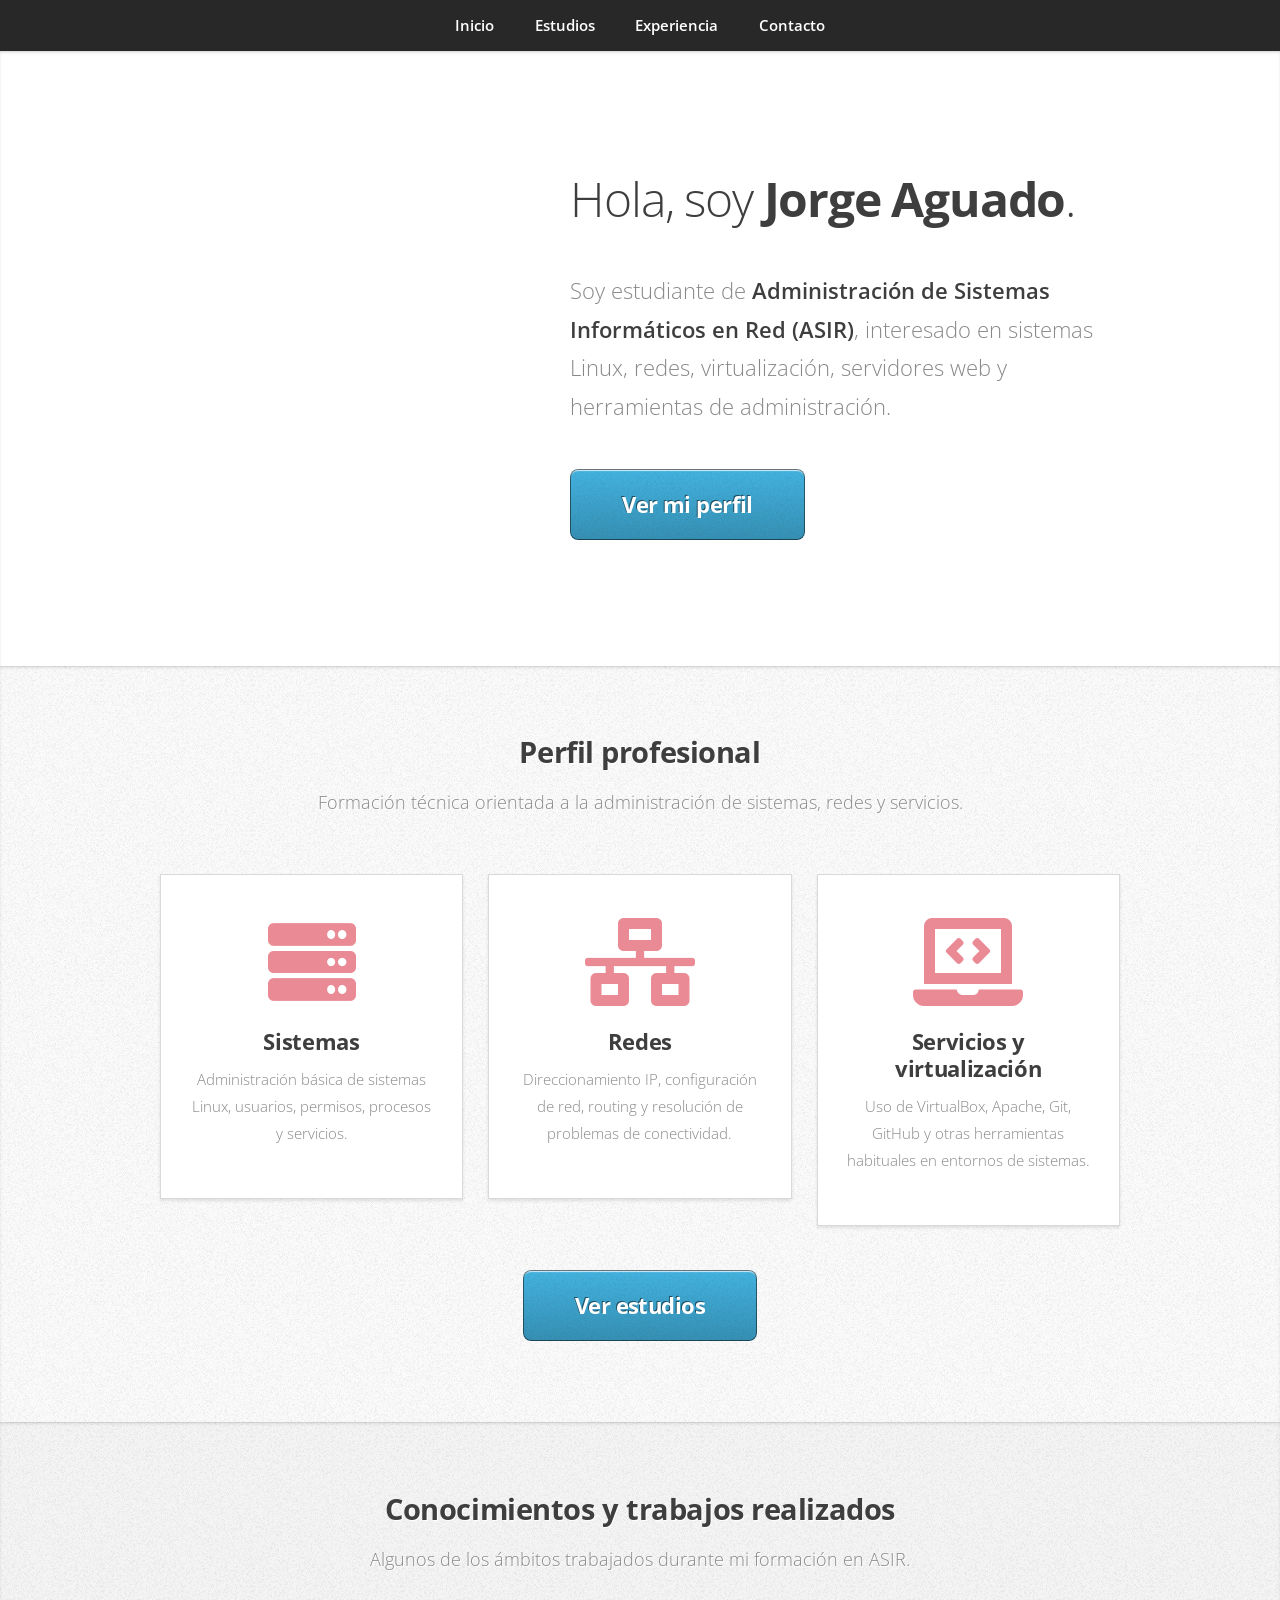
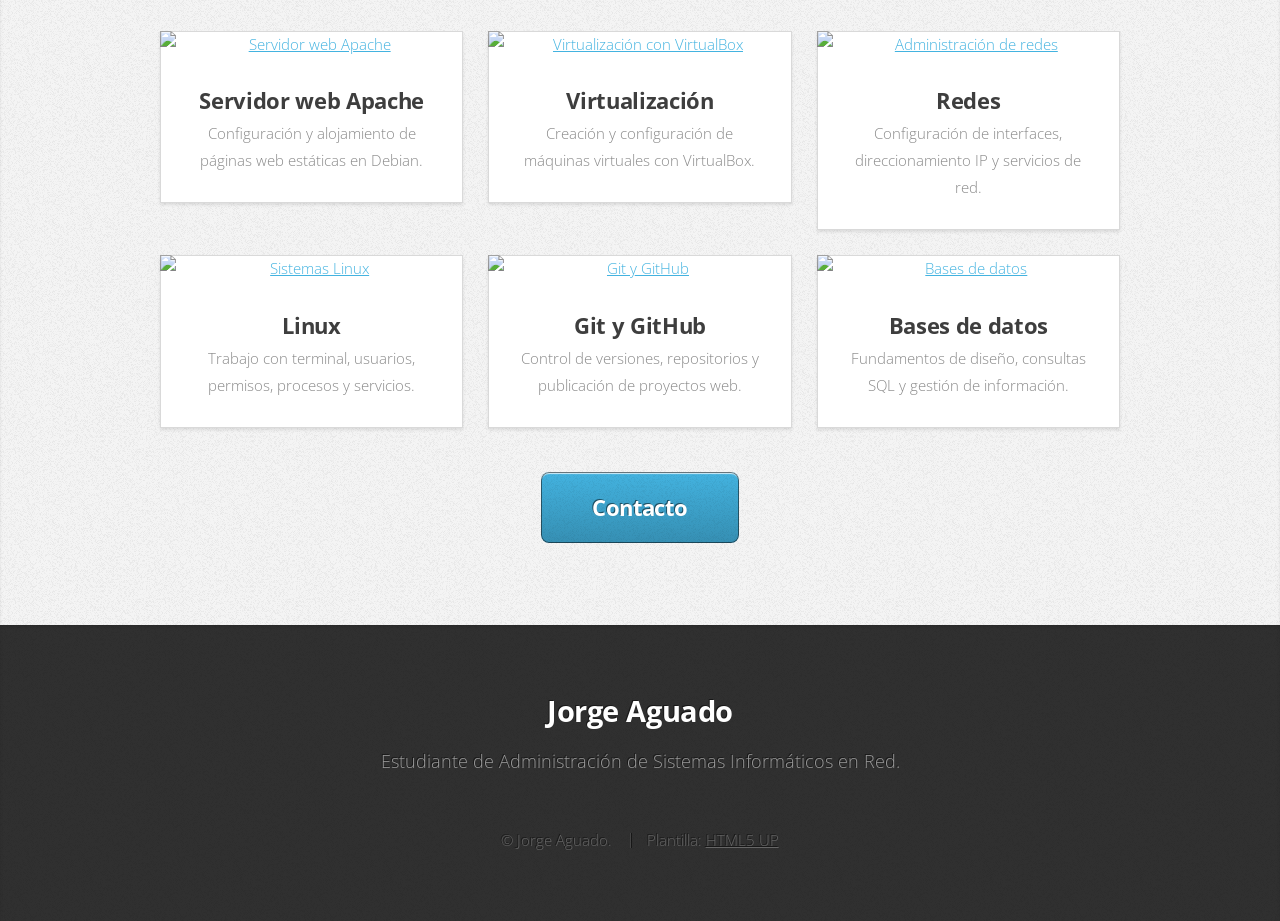
==== commit 2c23d39c: "Remove personal photo reference from professional version Remove the <img> reference to the personal" ====
--- a/cv/index.html
+++ b/cv/index.html
@@ -23,7 +23,6 @@
         <div class="container">
             <div class="row">
                 <div class="col-4 col-5-large col-12-medium">
-                    <span class="image fit"><img src="images/pic00.jpg" alt="Foto de perfil de Jorge Aguado" /></span>
                 </div>
                 <div class="col-8 col-7-large col-12-medium">
                     <header>
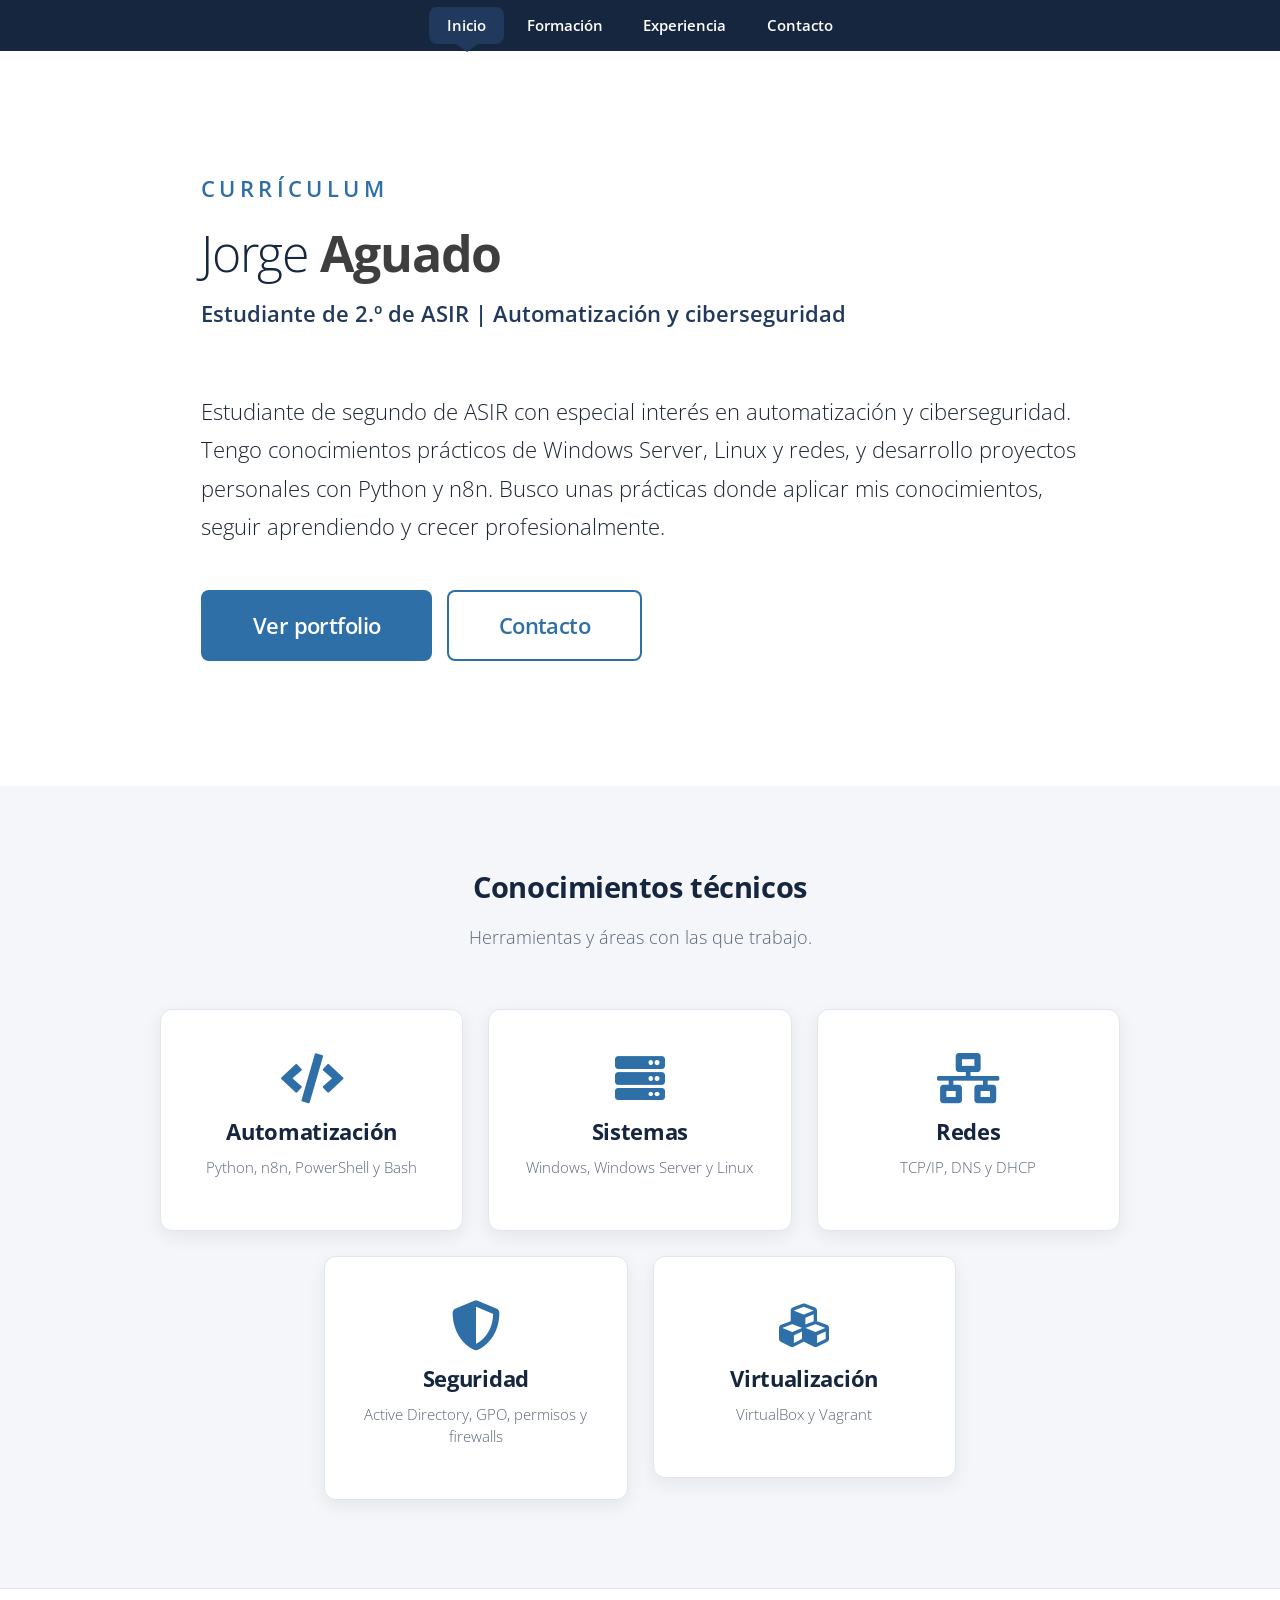
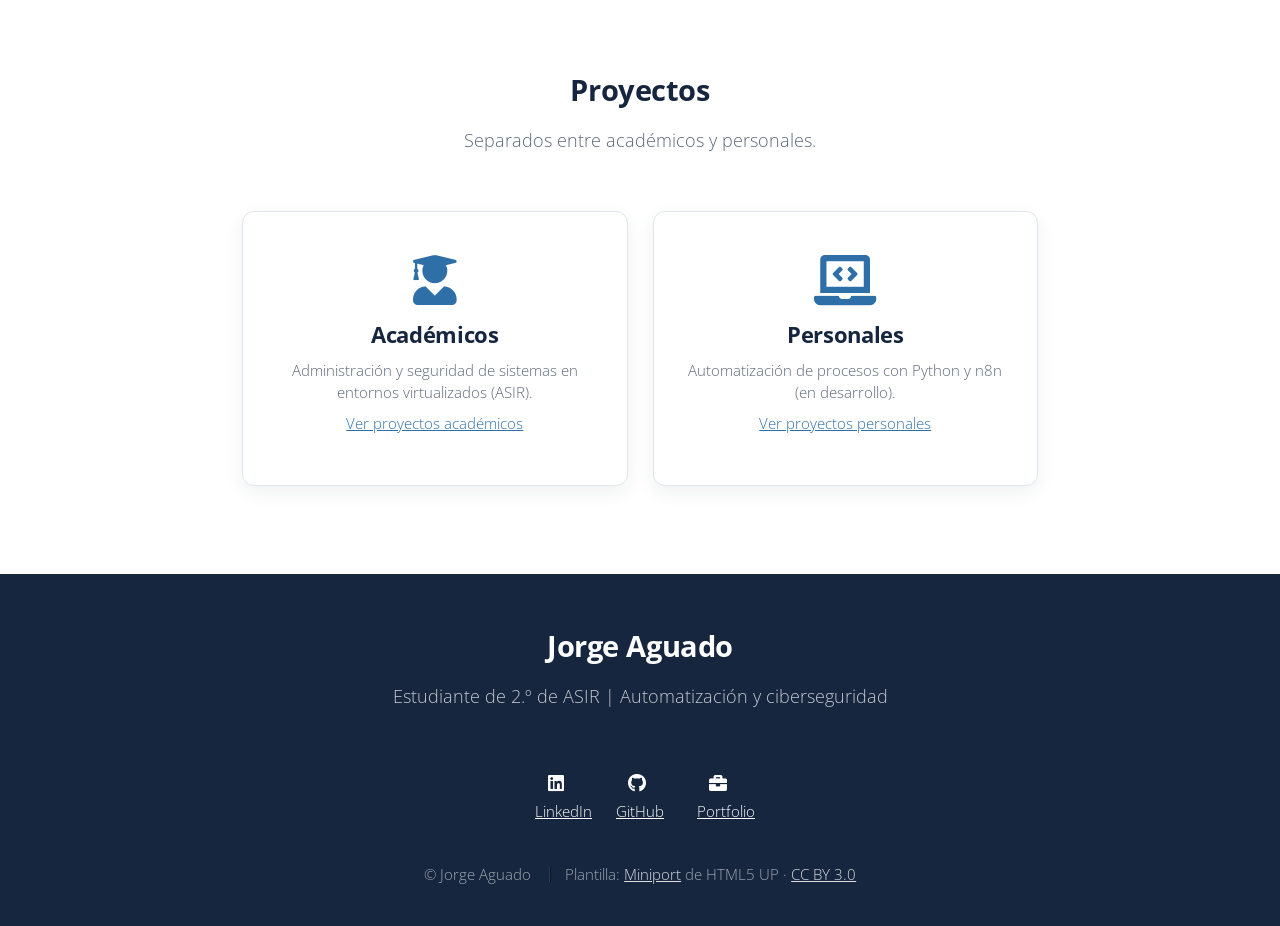
==== commit 9fd431fd: "Rework CV and portfolio as a professional site - Replace template placeholders and sample text with " ====
--- a/cv/index.html
+++ b/cv/index.html
@@ -1,150 +1,138 @@
 <!DOCTYPE HTML>
 <html lang="es">
 <head>
-    <title>CV - Jorge Aguado</title>
+    <title>Jorge Aguado · Currículum</title>
     <meta charset="utf-8" />
-    <meta name="viewport" content="width=device-width, initial-scale=1, user-scalable=no" />
+    <meta name="viewport" content="width=device-width, initial-scale=1" />
+    <meta name="description" content="Currículum de Jorge Aguado, estudiante de 2.º de ASIR interesado en automatización y ciberseguridad." />
+    <meta name="theme-color" content="#21395c" />
+    <link rel="icon" href="data:image/svg+xml,%3Csvg xmlns=%27http://www.w3.org/2000/svg%27 viewBox=%270 0 64 64%27%3E%3Crect width=%2764%27 height=%2764%27 rx=%2714%27 fill=%27%2321395c%27/%3E%3Ctext x=%2732%27 y=%2744%27 font-size=%2732%27 font-family=%27Arial%27 font-weight=%27bold%27 text-anchor=%27middle%27 fill=%27white%27%3EJA%3C/text%3E%3C/svg%3E" />
     <link rel="stylesheet" href="assets/css/main.css" />
+    <link rel="stylesheet" href="assets/css/custom.css" />
 </head>
 <body class="is-preload">
 
-    <!-- Nav -->
     <nav id="nav">
         <ul class="container">
-            <li><a href="index.html">Inicio</a></li>
-            <li><a href="estudios.html">Estudios</a></li>
+            <li><a href="index.html" class="active">Inicio</a></li>
+            <li><a href="estudios.html">Formación</a></li>
             <li><a href="experiencia.html">Experiencia</a></li>
             <li><a href="contacto.html">Contacto</a></li>
         </ul>
     </nav>
 
-    <!-- Home -->
-    <article id="top" class="wrapper style1">
+    <article id="top" class="wrapper style1 hero">
         <div class="container">
-            <div class="row">
-                <div class="col-4 col-5-large col-12-medium">
-                </div>
-                <div class="col-8 col-7-large col-12-medium">
+            <div class="row aln-center">
+                <div class="col-9 col-11-large col-12-medium">
                     <header>
-                        <h1>Hola, soy <strong>Jorge Aguado</strong>.</h1>
+                        <p class="kicker">Currículum</p>
+                        <h1>Jorge <strong>Aguado</strong></h1>
+                        <p class="lead">Estudiante de 2.º de ASIR | Automatización y ciberseguridad</p>
                     </header>
-                    <p>Soy estudiante de <strong>Administración de Sistemas Informáticos en Red (ASIR)</strong>, interesado en sistemas Linux, redes, virtualización, servidores web y herramientas de administración.</p>
-                    <a href="#perfil" class="button large scrolly">Ver mi perfil</a>
+                    <p>Estudiante de segundo de ASIR con especial interés en automatización y ciberseguridad. Tengo conocimientos prácticos de Windows Server, Linux y redes, y desarrollo proyectos personales con Python y n8n. Busco unas prácticas donde aplicar mis conocimientos, seguir aprendiendo y crecer profesionalmente.</p>
+                    <ul class="actions">
+                        <li><a href="../portfolio/" class="button large">Ver portfolio</a></li>
+                        <li><a href="contacto.html" class="button large alt">Contacto</a></li>
+                    </ul>
                 </div>
             </div>
         </div>
     </article>
 
-    <!-- Perfil -->
-    <article id="perfil" class="wrapper style2">
+    <article id="conocimientos" class="wrapper style2">
         <div class="container">
             <header>
-                <h2>Perfil profesional</h2>
-                <p>Formación técnica orientada a la administración de sistemas, redes y servicios.</p>
+                <h2>Conocimientos técnicos</h2>
+                <p>Herramientas y áreas con las que trabajo.</p>
             </header>
             <div class="row aln-center">
                 <div class="col-4 col-6-medium col-12-small">
-                    <section class="box style1">
-                        <span class="icon solid featured fa-server"></span>
-                        <h3>Sistemas</h3>
-                        <p>Administración básica de sistemas Linux, usuarios, permisos, procesos y servicios.</p>
+                    <section class="box style1 skill">
+                        <span class="icon solid featured fa-code"></span>
+                        <h3>Automatización</h3>
+                        <p>Python, n8n, PowerShell y Bash</p>
                     </section>
                 </div>
                 <div class="col-4 col-6-medium col-12-small">
-                    <section class="box style1">
-                        <span class="icon solid featured fa-network-wired"></span>
-                        <h3>Redes</h3>
-                        <p>Direccionamiento IP, configuración de red, routing y resolución de problemas de conectividad.</p>
+                    <section class="box style1 skill">
+                        <span class="icon solid featured fa-server"></span>
+                        <h3>Sistemas</h3>
+                        <p>Windows, Windows Server y Linux</p>
                     </section>
                 </div>
                 <div class="col-4 col-6-medium col-12-small">
-                    <section class="box style1">
-                        <span class="icon solid featured fa-laptop-code"></span>
-                        <h3>Servicios y virtualización</h3>
-                        <p>Uso de VirtualBox, Apache, Git, GitHub y otras herramientas habituales en entornos de sistemas.</p>
+                    <section class="box style1 skill">
+                        <span class="icon solid featured fa-network-wired"></span>
+                        <h3>Redes</h3>
+                        <p>TCP/IP, DNS y DHCP</p>
+                    </section>
+                </div>
+                <div class="col-4 col-6-medium col-12-small">
+                    <section class="box style1 skill">
+                        <span class="icon solid featured fa-shield-alt"></span>
+                        <h3>Seguridad</h3>
+                        <p>Active Directory, GPO, permisos y firewalls</p>
+                    </section>
+                </div>
+                <div class="col-4 col-6-medium col-12-small">
+                    <section class="box style1 skill">
+                        <span class="icon solid featured fa-cubes"></span>
+                        <h3>Virtualización</h3>
+                        <p>VirtualBox y Vagrant</p>
                     </section>
                 </div>
             </div>
-            <footer>
-                <a href="estudios.html" class="button large">Ver estudios</a>
-            </footer>
         </div>
     </article>
 
-    <!-- Conocimientos / proyectos -->
-    <article id="conocimientos" class="wrapper style3">
+    <article id="proyectos" class="wrapper style3">
         <div class="container">
             <header>
-                <h2>Conocimientos y trabajos realizados</h2>
-                <p>Algunos de los ámbitos trabajados durante mi formación en ASIR.</p>
+                <h2>Proyectos</h2>
+                <p>Separados entre académicos y personales.</p>
             </header>
-            <div class="row">
-                <div class="col-4 col-6-medium col-12-small">
-                    <article class="box style2">
-                        <a href="experiencia.html" class="image featured"><img src="images/pic01.jpg" alt="Servidor web Apache" /></a>
-                        <h3><a href="experiencia.html">Servidor web Apache</a></h3>
-                        <p>Configuración y alojamiento de páginas web estáticas en Debian.</p>
-                    </article>
+            <div class="row aln-center">
+                <div class="col-5 col-6-medium col-12-small">
+                    <section class="box style1 skill">
+                        <span class="icon solid featured fa-user-graduate"></span>
+                        <h3>Académicos</h3>
+                        <p>Administración y seguridad de sistemas en entornos virtualizados (ASIR).</p>
+                        <p><a href="../portfolio/proyectos.html#academicos">Ver proyectos académicos</a></p>
+                    </section>
                 </div>
-                <div class="col-4 col-6-medium col-12-small">
-                    <article class="box style2">
-                        <a href="experiencia.html" class="image featured"><img src="images/pic02.jpg" alt="Virtualización con VirtualBox" /></a>
-                        <h3><a href="experiencia.html">Virtualización</a></h3>
-                        <p>Creación y configuración de máquinas virtuales con VirtualBox.</p>
-                    </article>
-                </div>
-                <div class="col-4 col-6-medium col-12-small">
-                    <article class="box style2">
-                        <a href="experiencia.html" class="image featured"><img src="images/pic03.jpg" alt="Administración de redes" /></a>
-                        <h3><a href="experiencia.html">Redes</a></h3>
-                        <p>Configuración de interfaces, direccionamiento IP y servicios de red.</p>
-                    </article>
-                </div>
-                <div class="col-4 col-6-medium col-12-small">
-                    <article class="box style2">
-                        <a href="experiencia.html" class="image featured"><img src="images/pic04.jpg" alt="Sistemas Linux" /></a>
-                        <h3><a href="experiencia.html">Linux</a></h3>
-                        <p>Trabajo con terminal, usuarios, permisos, procesos y servicios.</p>
-                    </article>
-                </div>
-                <div class="col-4 col-6-medium col-12-small">
-                    <article class="box style2">
-                        <a href="experiencia.html" class="image featured"><img src="images/pic05.jpg" alt="Git y GitHub" /></a>
-                        <h3><a href="experiencia.html">Git y GitHub</a></h3>
-                        <p>Control de versiones, repositorios y publicación de proyectos web.</p>
-                    </article>
-                </div>
-                <div class="col-4 col-6-medium col-12-small">
-                    <article class="box style2">
-                        <a href="experiencia.html" class="image featured"><img src="images/pic06.jpg" alt="Bases de datos" /></a>
-                        <h3><a href="experiencia.html">Bases de datos</a></h3>
-                        <p>Fundamentos de diseño, consultas SQL y gestión de información.</p>
-                    </article>
+                <div class="col-5 col-6-medium col-12-small">
+                    <section class="box style1 skill">
+                        <span class="icon solid featured fa-laptop-code"></span>
+                        <h3>Personales</h3>
+                        <p>Automatización de procesos con Python y n8n (en desarrollo).</p>
+                        <p><a href="../portfolio/proyectos.html#personales">Ver proyectos personales</a></p>
+                    </section>
                 </div>
             </div>
-            <footer>
-                <a href="contacto.html" class="button large">Contacto</a>
-            </footer>
         </div>
     </article>
 
-    <!-- Footer -->
-    <article id="footer" class="wrapper style4">
+    <article class="wrapper style4 site-footer">
         <div class="container medium">
             <header>
                 <h2>Jorge Aguado</h2>
-                <p>Estudiante de Administración de Sistemas Informáticos en Red.</p>
+                <p>Estudiante de 2.º de ASIR | Automatización y ciberseguridad</p>
             </header>
+            <ul class="social">
+                <li><a href="https://www.linkedin.com/in/jorge-aguado-rodr%C3%ADguez-rabad%C3%A1n-2b875238a" rel="noopener" target="_blank"><span class="icon brands fa-linkedin"></span> LinkedIn</a></li>
+                <li><a href="https://github.com/JorgeAguado1" rel="noopener" target="_blank"><span class="icon brands fa-github"></span> GitHub</a></li>
+                <li><a href="../portfolio/"><span class="icon solid fa-briefcase"></span> Portfolio</a></li>
+            </ul>
             <footer>
                 <ul id="copyright">
-                    <li>&copy; Jorge Aguado.</li>
-                    <li>Plantilla: <a href="https://html5up.net">HTML5 UP</a></li>
+                    <li>&copy; Jorge Aguado</li>
+                    <li>Plantilla: <a href="https://html5up.net">Miniport</a> de HTML5 UP · <a href="https://html5up.net/license">CC BY 3.0</a></li>
                 </ul>
             </footer>
         </div>
     </article>
 
-    <!-- Scripts -->
     <script src="assets/js/jquery.min.js"></script>
     <script src="assets/js/jquery.scrolly.min.js"></script>
     <script src="assets/js/browser.min.js"></script>
--- a/cv/assets/css/custom.css
+++ b/cv/assets/css/custom.css
@@ -0,0 +1,113 @@
+/*
+ * Ajustes propios sobre la plantilla Miniport (HTML5 UP, CC BY 3.0).
+ * Paleta sobria azul marino, sin imágenes de muestra, mejor lectura en móvil.
+ * Se carga después de main.css y no modifica los archivos de la plantilla.
+ */
+:root {
+	--navy: #21395c;
+	--navy-deep: #16263f;
+	--accent: #2f6fa8;
+	--accent-hover: #3a82c4;
+	--bg: #f4f6f9;
+	--line: #e1e6ee;
+	--ink: #1c2533;
+	--muted: #5b6678;
+}
+
+body, input, textarea, select { color: var(--ink); }
+a { color: var(--accent); }
+a:hover { color: var(--accent-hover) !important; }
+h1, h2, h3, h4, h5, h6 { color: var(--navy-deep); }
+
+/* Navegación */
+#nav { background-color: var(--navy-deep); }
+#nav a:hover { background: var(--navy); }
+#nav a.active { background: var(--navy); }
+#nav a.active:before { border-top-color: var(--navy); }
+#nav a:focus-visible { outline: 3px solid #fff; outline-offset: -3px; }
+
+/* Secciones sin textura */
+.wrapper { background-image: none; box-shadow: none; padding: 6em 0; }
+.wrapper.style1 { background-color: #fff; }
+.wrapper.style2 { background-color: var(--bg); text-shadow: none; }
+.wrapper.style3 { background-color: #fff; text-shadow: none; border-top: 1px solid var(--line); }
+.wrapper.style4 { background-color: var(--navy-deep); color: rgba(255, 255, 255, 0.75); text-shadow: none; }
+.wrapper.style4 h1, .wrapper.style4 h2, .wrapper.style4 h3 { color: #fff; }
+.wrapper.style4 a { color: #fff; }
+.wrapper header p { color: var(--muted); }
+.wrapper.style4 header p { color: rgba(255, 255, 255, 0.75); }
+
+/* Portada */
+.hero { padding-top: 9em; }
+.hero header { text-align: left; }
+.hero ul.actions { justify-content: flex-start; }
+.hero h1 { font-size: 3.4em; font-weight: 300; line-height: 1.15; margin-bottom: 0.25em; }
+.hero h1 strong { font-weight: 700; }
+.hero .kicker { text-transform: uppercase; letter-spacing: 0.2em; font-size: 0.8em; color: var(--accent); margin-bottom: 0.75em; font-weight: 600; }
+.hero .lead { font-size: 1.25em; color: var(--navy); font-weight: 600; margin-bottom: 1.5em; }
+
+/* Botones */
+.button, input[type="button"], input[type="submit"], button {
+	background-image: none;
+	background-color: var(--accent);
+	box-shadow: none;
+	text-shadow: none;
+	border-radius: 8px;
+	font-weight: 600;
+}
+.button:hover, input[type="button"]:hover, input[type="submit"]:hover, button:hover { background-color: var(--accent-hover); }
+.button.alt { background-color: transparent; color: var(--accent) !important; box-shadow: inset 0 0 0 2px var(--accent); }
+.button.alt:hover { background-color: var(--accent); color: #fff !important; }
+.button:focus-visible { outline: 3px solid var(--navy); outline-offset: 2px; }
+ul.actions { list-style: none; padding: 0; margin: 2em 0 0; display: flex; flex-wrap: wrap; gap: 1em; justify-content: center; }
+ul.actions li { padding: 0; margin: 0; }
+
+/* Tarjetas */
+.box.style1 { border: 1px solid var(--line); border-radius: 12px; box-shadow: 0 6px 18px rgba(22, 38, 63, 0.07); background: #fff; }
+.icon.featured { color: var(--accent); margin-bottom: 0.9em; }
+.icon.featured:before { font-size: 3.4em; }
+.skill { text-align: center; padding: 2em 1.5em; margin-bottom: 2em; }
+.skill h3 { margin-bottom: 0.4em; }
+.skill p { color: var(--muted); font-size: 1em; line-height: 1.5; margin-bottom: 0.6em; }
+.skill p:last-child { margin-bottom: 0; }
+
+/* Páginas interiores */
+.page { padding-top: 8em; }
+.page header { text-align: center; margin-bottom: 2.5em; }
+.page .container { max-width: 46em; }
+.entry { border-left: 3px solid var(--accent); padding: 0.25em 0 0.25em 1.25em; margin-bottom: 2em; }
+.entry h2 { font-size: 1.35em; margin-bottom: 0.15em; }
+.entry .when { color: var(--accent); font-weight: 600; font-size: 0.9em; margin-bottom: 0.3em; }
+.entry .where { color: var(--muted); margin-bottom: 0.5em; }
+.entry p:last-child { margin-bottom: 0; }
+.page header.sub { margin: 3em 0 1em; text-align: left; }
+.idiomas { display: grid; grid-template-columns: max-content 1fr; gap: 0.6em 1.5em; margin: 0; }
+.idiomas dt { font-weight: 700; color: var(--navy); }
+.idiomas dd { margin: 0; }
+.note { text-align: center; color: var(--muted); margin-top: 2.5em; }
+.contact-list { list-style: none; padding: 0; margin: 0 auto; max-width: 22em; font-size: 1.15em; }
+.contact-list li { padding: 0.55em 0; border-bottom: 1px solid var(--line); }
+.contact-list .icon { color: var(--accent); width: 1.75em; display: inline-block; }
+
+/* Pie */
+.site-footer { padding: 4em 0 3em; text-align: center; }
+.social { list-style: none; padding: 0; margin: 1.5em 0 2em; display: flex; flex-wrap: wrap; gap: 0.75em 1.75em; justify-content: center; }
+.social li { padding: 0; }
+.social .icon { display: inline; margin-right: 0.35em; }
+#copyright { color: rgba(255, 255, 255, 0.6); }
+#copyright a { color: rgba(255, 255, 255, 0.85); }
+
+/* Móvil */
+@media screen and (max-width: 736px) {
+	.wrapper { padding: 3.5em 0; }
+	.hero { padding-top: 6.5em; }
+	.hero h1 { font-size: 2.4em; }
+	.page { padding-top: 6em; }
+	.skill { margin-bottom: 1em; padding: 1.25em 1em; }
+	.icon.featured:before { font-size: 2.6em; }
+	.idiomas { grid-template-columns: 1fr; gap: 0.1em; }
+	.idiomas dd { margin-bottom: 0.8em; }
+	ul.actions, .hero ul.actions { flex-direction: column; align-items: stretch; }
+	ul.actions .button { width: 100%; max-width: none; }
+	#nav a { padding: 0 0.8em; font-size: 0.95em; }
+}
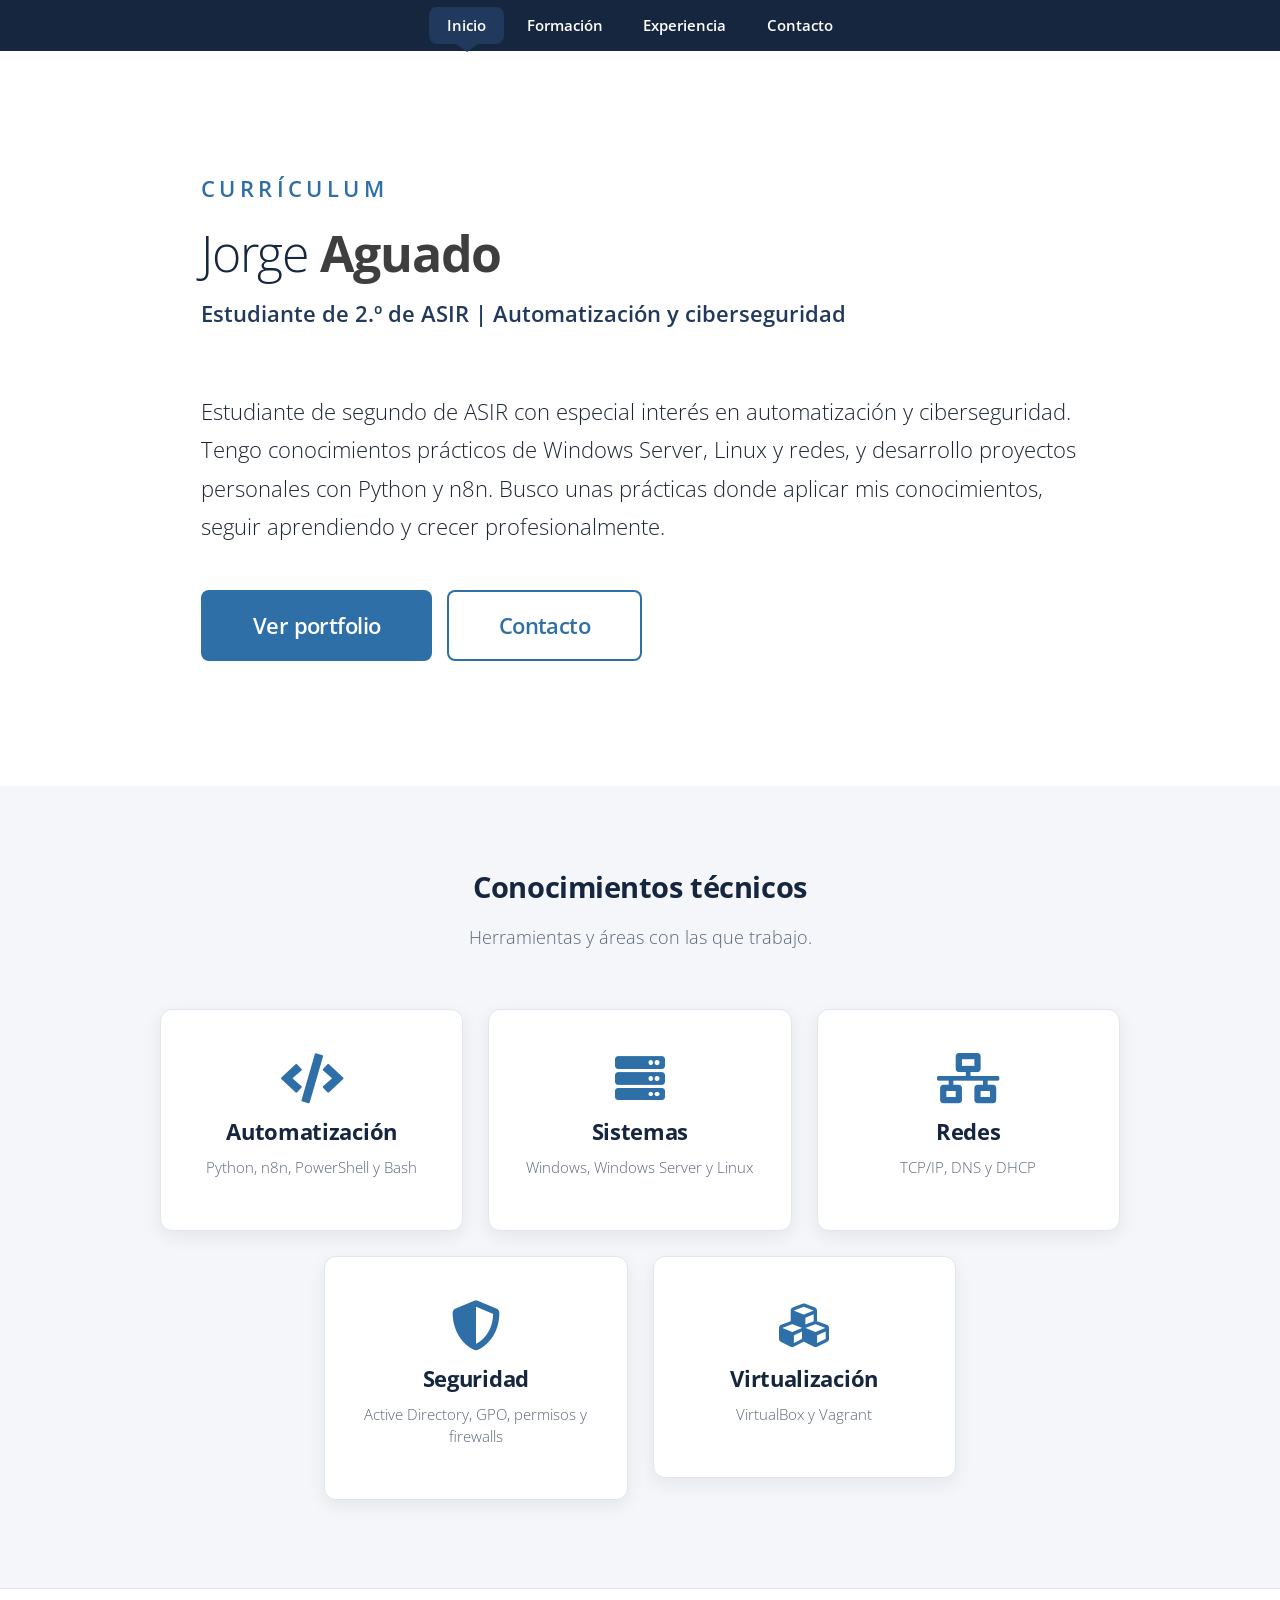
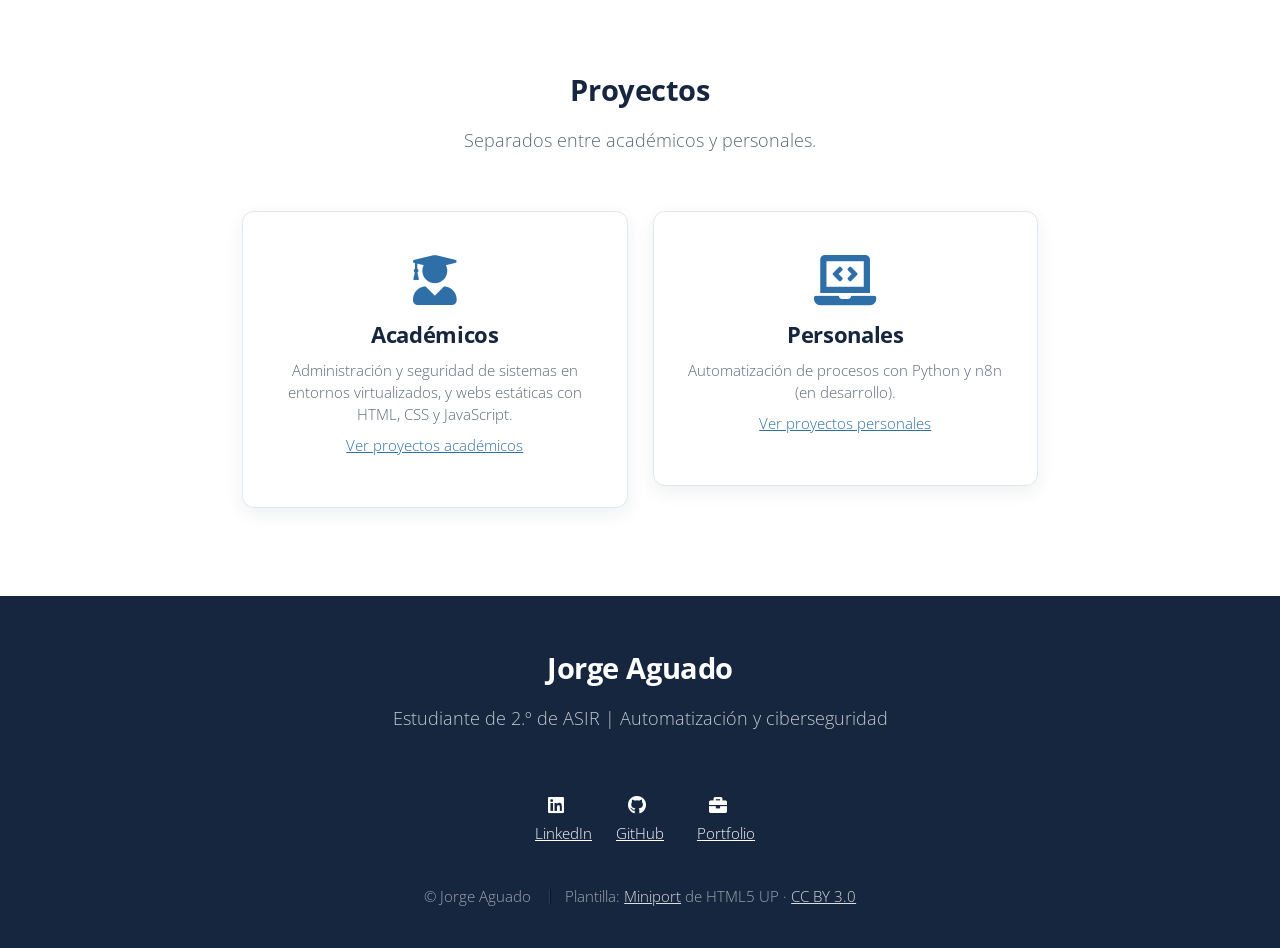
==== commit 72eae4a1: "Add static webs project, ASIR projects structure and alignment fixes - Add "Webs estáticas: CV y por" ====
--- a/cv/index.html
+++ b/cv/index.html
@@ -97,7 +97,7 @@
                     <section class="box style1 skill">
                         <span class="icon solid featured fa-user-graduate"></span>
                         <h3>Académicos</h3>
-                        <p>Administración y seguridad de sistemas en entornos virtualizados (ASIR).</p>
+                        <p>Administración y seguridad de sistemas en entornos virtualizados, y webs estáticas con HTML, CSS y JavaScript.</p>
                         <p><a href="../portfolio/proyectos.html#academicos">Ver proyectos académicos</a></p>
                     </section>
                 </div>
--- a/cv/assets/css/custom.css
+++ b/cv/assets/css/custom.css
@@ -111,3 +111,9 @@
 	ul.actions .button { width: 100%; max-width: none; }
 	#nav a { padding: 0 0.8em; font-size: 0.95em; }
 }
+
+/* Alineación: el contenido de las páginas interiores va a la izquierda; solo el título va centrado */
+.page .container > section, .page .entry, .page .entry *, .page .idiomas, .page .idiomas * { text-align: left; }
+.idiomas dt, .idiomas dd { margin: 0; padding: 0; }
+.page header.sub h2 { margin: 0; }
+.contact-list, .contact-list li { text-align: left; }
